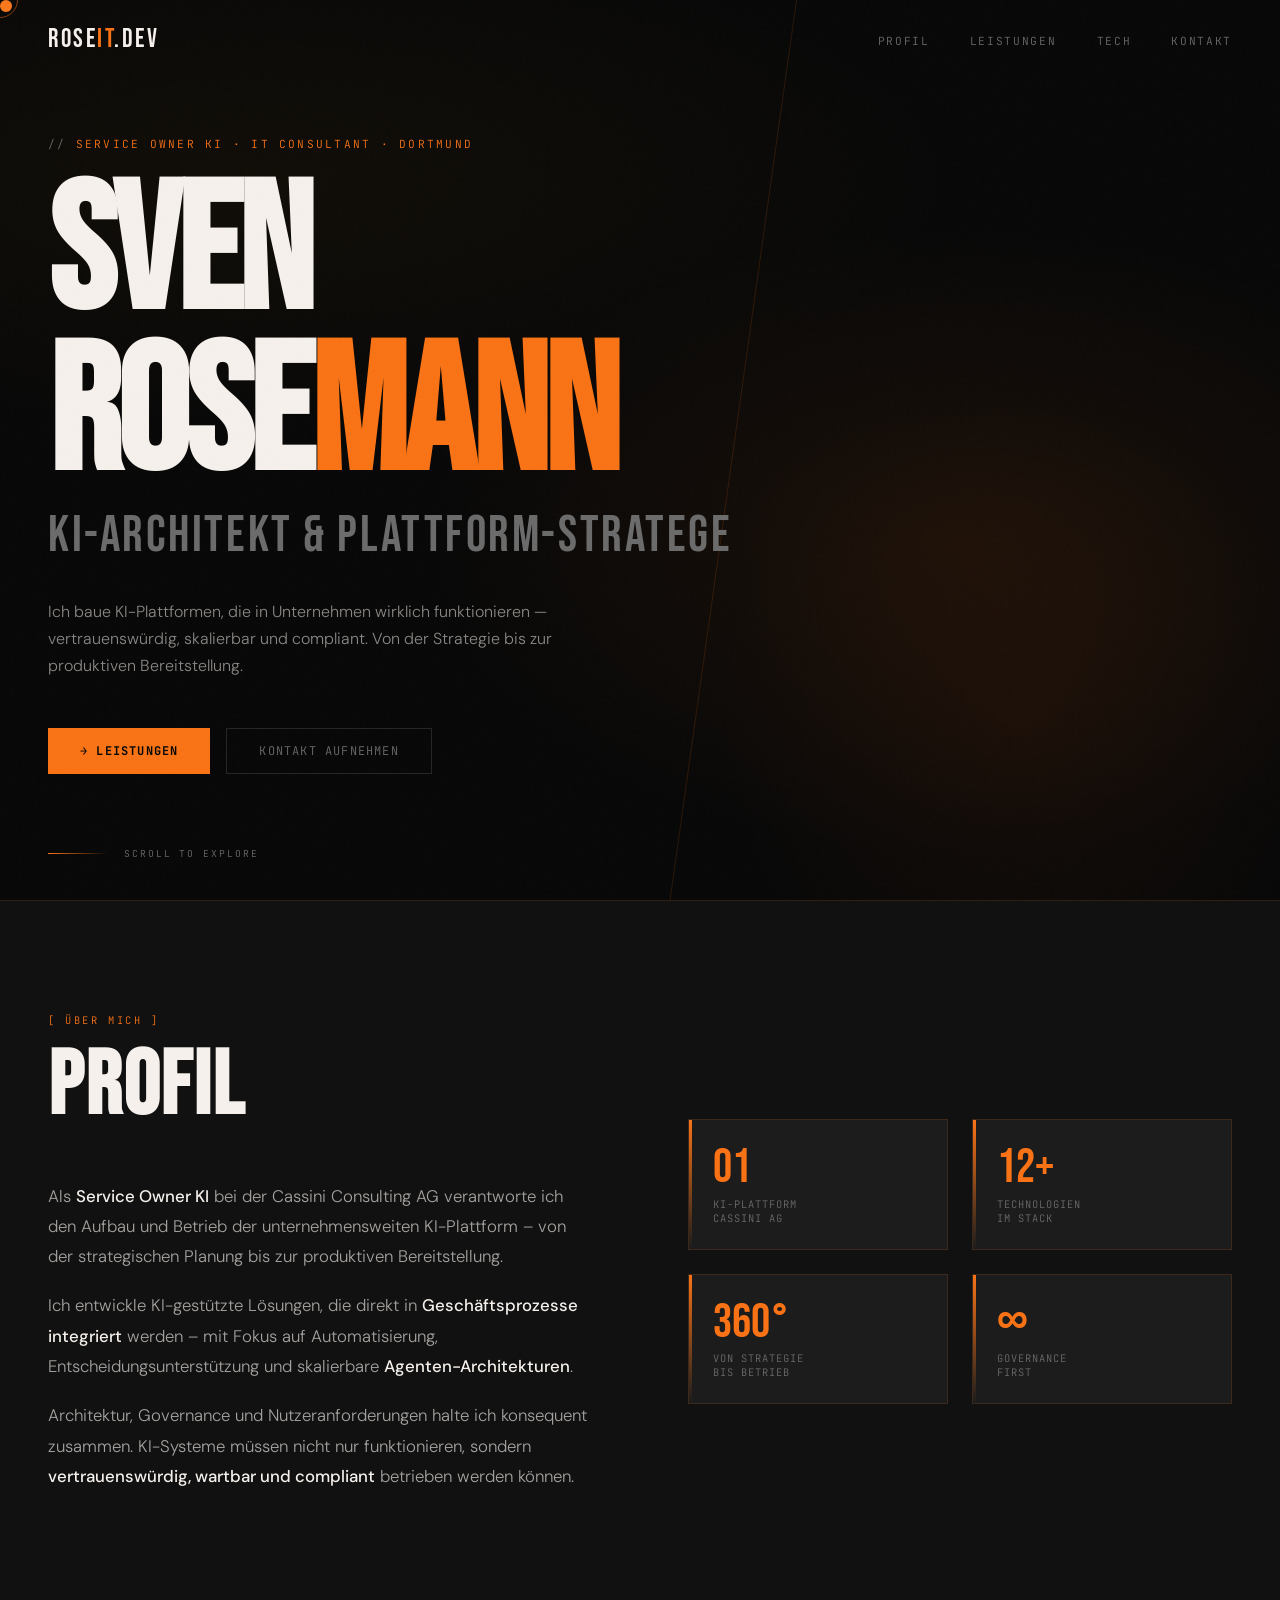
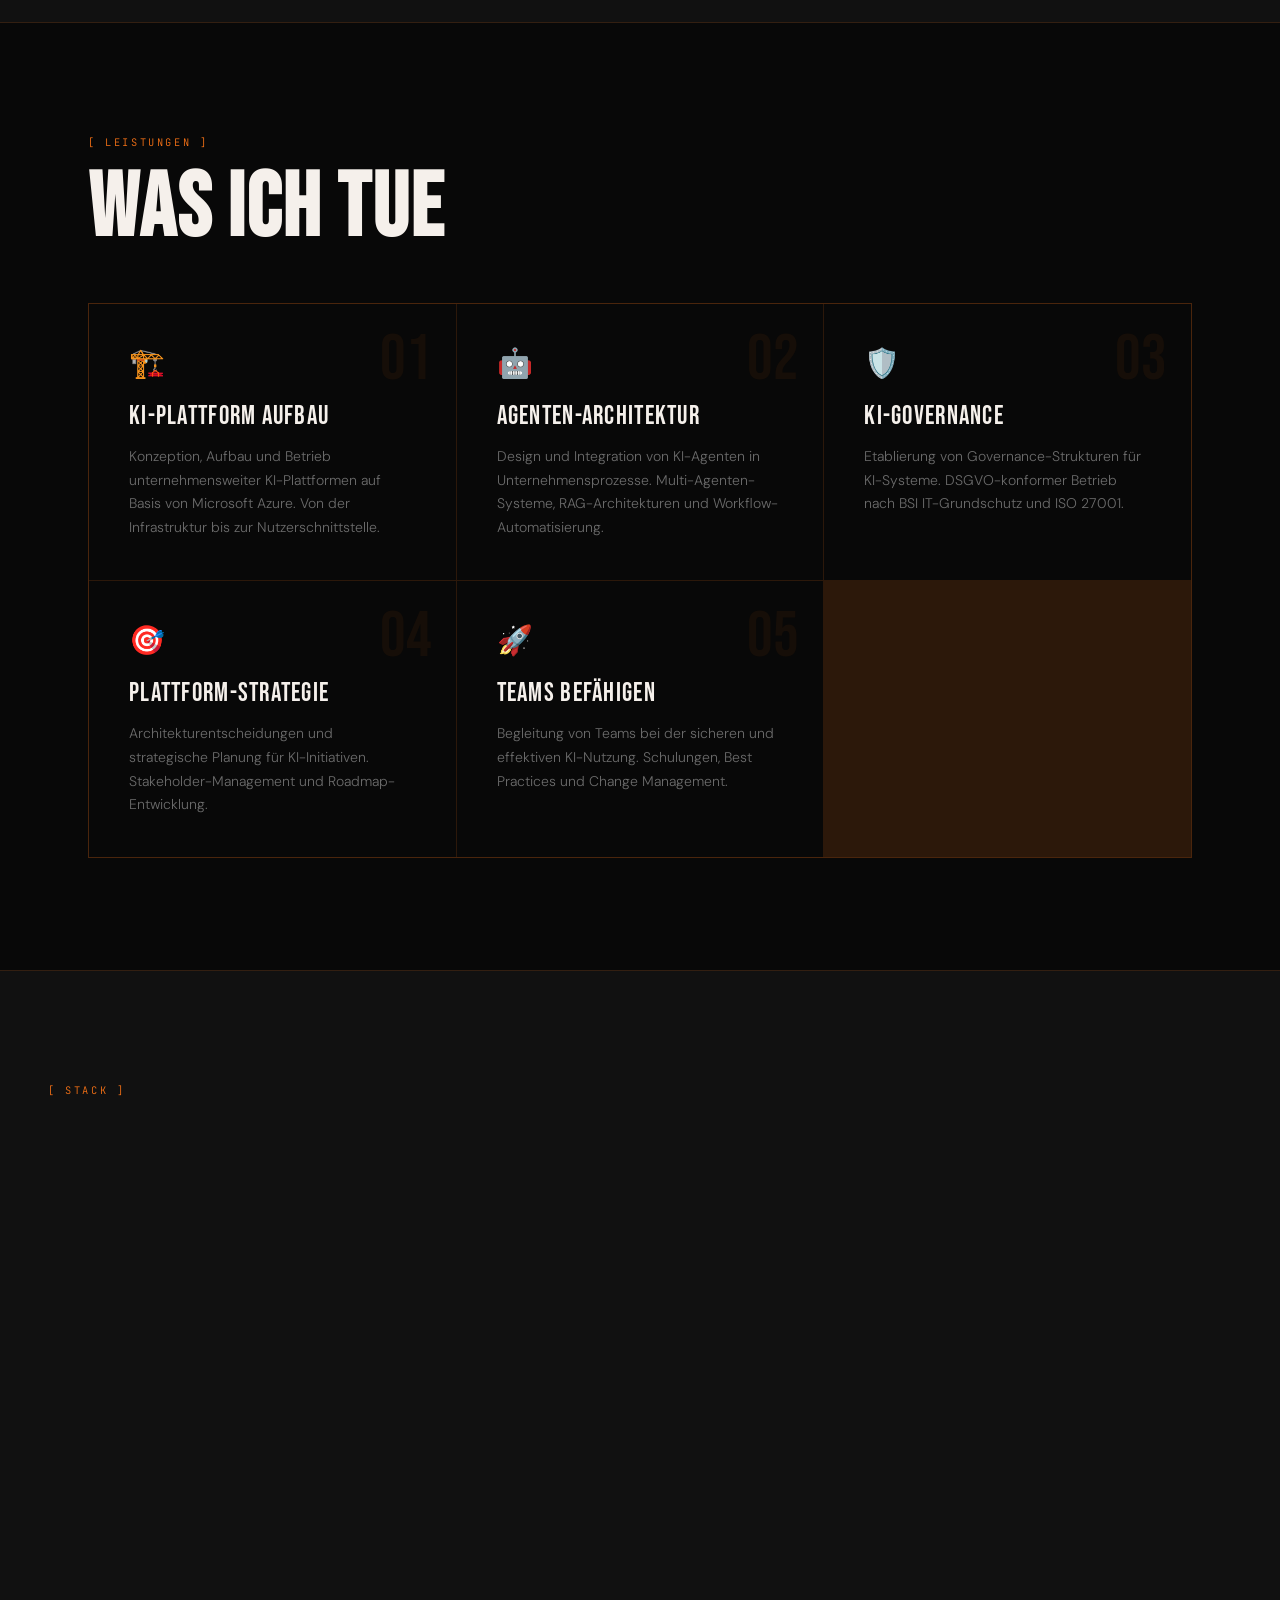
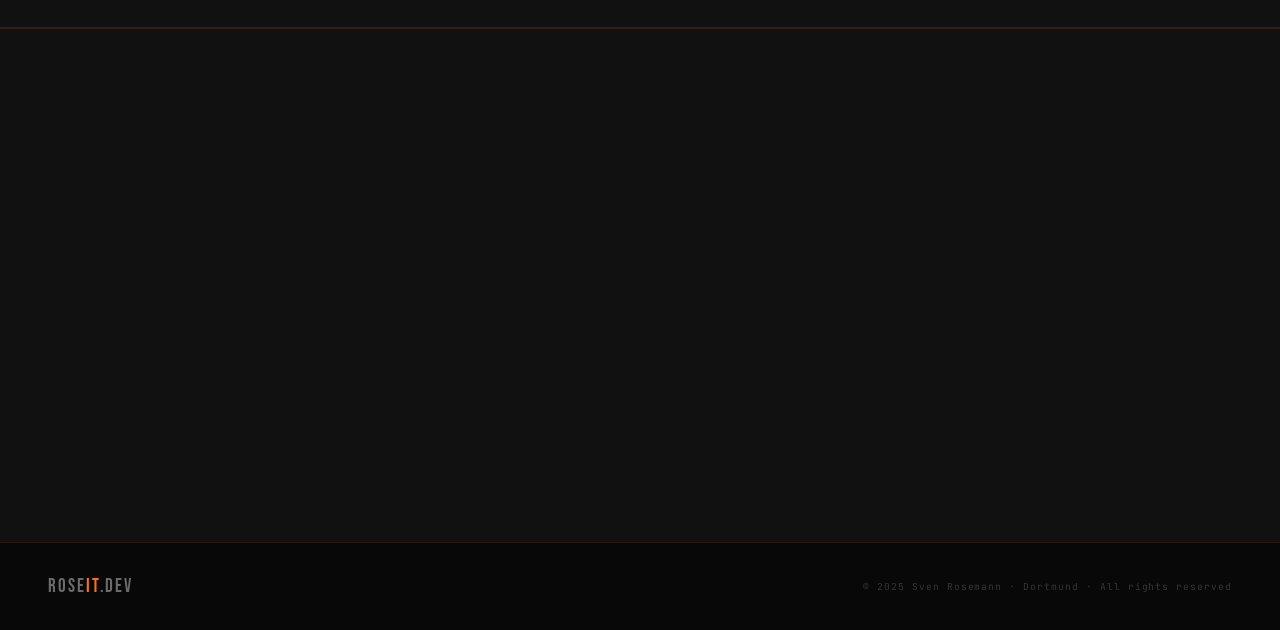
==== index.html @ 2009b2c2 "Rebrand from roseai.io to rose-it.dev Update all domain references: title, nav logo, footer, email a" ====
<!DOCTYPE html>
<html lang="de">
<head>
  <meta charset="UTF-8" />
  <meta name="viewport" content="width=device-width, initial-scale=1.0" />
  <title>rose-it.dev — Sven Rosemann · KI-Architekt</title>
  <meta name="description" content="Service Owner KI & IT Consultant. KI-Plattformen, Agenten-Systeme, Governance. Cassini Consulting AG." />
  <link rel="preconnect" href="https://fonts.googleapis.com" />
  <link href="https://fonts.googleapis.com/css2?family=Bebas+Neue&family=JetBrains+Mono:wght@300;400;700&family=DM+Sans:wght@300;400;500&display=swap" rel="stylesheet" />
  <style>
    :root {
      --black:   #080808;
      --coal:    #111111;
      --ash:     #1c1c1c;
      --ember:   #f97316;
      --fire:    #ea580c;
      --gold:    #f59e0b;
      --white:   #f5f0eb;
      --grey:    #6b6b6b;
      --border:  rgba(249,115,22,0.15);
    }

    *, *::before, *::after { box-sizing: border-box; margin: 0; padding: 0; }

    html { scroll-behavior: smooth; }

    body {
      background: var(--black);
      color: var(--white);
      font-family: 'DM Sans', sans-serif;
      font-weight: 300;
      overflow-x: hidden;
      cursor: none;
    }

    /* Custom Cursor */
    .cursor {
      position: fixed;
      width: 12px; height: 12px;
      background: var(--ember);
      border-radius: 50%;
      pointer-events: none;
      z-index: 9999;
      transition: transform 0.1s ease;
      mix-blend-mode: screen;
    }
    .cursor-ring {
      position: fixed;
      width: 36px; height: 36px;
      border: 1px solid rgba(249,115,22,0.5);
      border-radius: 50%;
      pointer-events: none;
      z-index: 9998;
      transition: all 0.15s ease;
    }

    /* Noise overlay */
    body::before {
      content: '';
      position: fixed;
      inset: 0;
      background-image: url("data:image/svg+xml,%3Csvg viewBox='0 0 256 256' xmlns='http://www.w3.org/2000/svg'%3E%3Cfilter id='noise'%3E%3CfeTurbulence type='fractalNoise' baseFrequency='0.9' numOctaves='4' stitchTiles='stitch'/%3E%3C/filter%3E%3Crect width='100%25' height='100%25' filter='url(%23noise)' opacity='0.03'/%3E%3C/svg%3E");
      pointer-events: none;
      z-index: 100;
      opacity: 0.4;
    }

    /* NAV */
    nav {
      position: fixed;
      top: 0; left: 0; right: 0;
      z-index: 500;
      display: flex;
      align-items: center;
      justify-content: space-between;
      padding: 1.5rem 3rem;
      border-bottom: 1px solid transparent;
      transition: all 0.4s ease;
    }
    nav.scrolled {
      background: rgba(8,8,8,0.92);
      border-color: var(--border);
      backdrop-filter: blur(12px);
    }
    .nav-logo {
      font-family: 'Bebas Neue', sans-serif;
      font-size: 1.6rem;
      letter-spacing: 0.1em;
      color: var(--white);
      text-decoration: none;
    }
    .nav-logo span { color: var(--ember); }
    .nav-links { display: flex; gap: 2.5rem; list-style: none; }
    .nav-links a {
      font-family: 'JetBrains Mono', monospace;
      font-size: 0.7rem;
      letter-spacing: 0.15em;
      text-transform: uppercase;
      color: var(--grey);
      text-decoration: none;
      transition: color 0.2s;
    }
    .nav-links a:hover { color: var(--ember); }

    /* HERO */
    #hero {
      min-height: 100vh;
      display: grid;
      grid-template-rows: 1fr auto;
      padding: 0 3rem;
      position: relative;
      overflow: hidden;
    }

    .hero-bg {
      position: absolute;
      inset: 0;
      background:
        radial-gradient(ellipse 60% 50% at 75% 60%, rgba(249,115,22,0.08) 0%, transparent 70%),
        radial-gradient(ellipse 40% 60% at 80% 80%, rgba(234,88,12,0.06) 0%, transparent 60%),
        radial-gradient(ellipse 80% 40% at 20% 20%, rgba(245,158,11,0.04) 0%, transparent 70%);
    }

    /* Animated ember particles */
    .embers {
      position: absolute;
      inset: 0;
      overflow: hidden;
    }
    .ember-dot {
      position: absolute;
      border-radius: 50%;
      animation: float-up linear infinite;
      background: var(--ember);
      filter: blur(1px);
    }
    @keyframes float-up {
      0%   { transform: translateY(0) translateX(0) scale(1); opacity: 0; }
      10%  { opacity: 1; }
      90%  { opacity: 0.6; }
      100% { transform: translateY(-120vh) translateX(var(--drift)) scale(0); opacity: 0; }
    }

    .hero-content {
      display: flex;
      flex-direction: column;
      justify-content: center;
      padding-top: 8rem;
      padding-bottom: 4rem;
      position: relative;
      z-index: 10;
      max-width: 1000px;
    }

    .hero-tag {
      font-family: 'JetBrains Mono', monospace;
      font-size: 0.7rem;
      letter-spacing: 0.2em;
      text-transform: uppercase;
      color: var(--ember);
      margin-bottom: 1.5rem;
      opacity: 0;
      animation: fade-up 0.8s ease 0.2s forwards;
    }
    .hero-tag::before { content: '// '; color: var(--grey); }

    .hero-name {
      font-family: 'Bebas Neue', sans-serif;
      font-size: clamp(5rem, 14vw, 13rem);
      line-height: 0.9;
      letter-spacing: -0.02em;
      color: var(--white);
      opacity: 0;
      animation: fade-up 0.8s ease 0.4s forwards;
    }
    .hero-name .highlight {
      color: var(--ember);
      display: inline-block;
      position: relative;
    }

    .hero-title {
      font-family: 'Bebas Neue', sans-serif;
      font-size: clamp(1.8rem, 4vw, 3.5rem);
      letter-spacing: 0.05em;
      color: var(--grey);
      margin-top: 0.5rem;
      opacity: 0;
      animation: fade-up 0.8s ease 0.6s forwards;
    }

    .hero-desc {
      max-width: 560px;
      font-size: 1rem;
      line-height: 1.7;
      color: rgba(245,240,235,0.55);
      margin-top: 2rem;
      opacity: 0;
      animation: fade-up 0.8s ease 0.8s forwards;
    }

    .hero-cta {
      display: flex;
      gap: 1rem;
      margin-top: 3rem;
      opacity: 0;
      animation: fade-up 0.8s ease 1s forwards;
    }

    .btn-primary {
      display: inline-flex;
      align-items: center;
      gap: 0.5rem;
      background: var(--ember);
      color: var(--black);
      font-family: 'JetBrains Mono', monospace;
      font-size: 0.75rem;
      font-weight: 700;
      letter-spacing: 0.1em;
      text-transform: uppercase;
      text-decoration: none;
      padding: 0.9rem 2rem;
      border: none;
      cursor: none;
      transition: all 0.2s ease;
      position: relative;
      overflow: hidden;
    }
    .btn-primary::after {
      content: '';
      position: absolute;
      inset: 0;
      background: var(--gold);
      transform: translateX(-100%);
      transition: transform 0.3s ease;
    }
    .btn-primary:hover::after { transform: translateX(0); }
    .btn-primary span { position: relative; z-index: 1; }

    .btn-ghost {
      display: inline-flex;
      align-items: center;
      gap: 0.5rem;
      background: transparent;
      color: var(--grey);
      font-family: 'JetBrains Mono', monospace;
      font-size: 0.75rem;
      letter-spacing: 0.1em;
      text-transform: uppercase;
      text-decoration: none;
      padding: 0.9rem 2rem;
      border: 1px solid rgba(107,107,107,0.3);
      cursor: none;
      transition: all 0.2s ease;
    }
    .btn-ghost:hover { border-color: var(--ember); color: var(--ember); }

    .hero-scroll {
      display: flex;
      align-items: center;
      gap: 1rem;
      padding-bottom: 2.5rem;
      position: relative;
      z-index: 10;
      opacity: 0;
      animation: fade-up 0.8s ease 1.2s forwards;
    }
    .scroll-line {
      width: 60px;
      height: 1px;
      background: linear-gradient(to right, var(--ember), transparent);
    }
    .scroll-text {
      font-family: 'JetBrains Mono', monospace;
      font-size: 0.6rem;
      letter-spacing: 0.2em;
      text-transform: uppercase;
      color: var(--grey);
    }

    /* Diagonal accent line */
    .hero-accent {
      position: absolute;
      right: 0;
      top: 0;
      width: 45%;
      height: 100%;
      border-left: 1px solid var(--border);
      transform: skewX(-8deg) translateX(5%);
      pointer-events: none;
    }

    /* SECTIONS GENERAL */
    section {
      padding: 7rem 3rem;
      position: relative;
    }

    .section-label {
      font-family: 'JetBrains Mono', monospace;
      font-size: 0.65rem;
      letter-spacing: 0.25em;
      text-transform: uppercase;
      color: var(--ember);
      margin-bottom: 1rem;
    }
    .section-label::before { content: '[ '; }
    .section-label::after  { content: ' ]'; }

    .section-title {
      font-family: 'Bebas Neue', sans-serif;
      font-size: clamp(3rem, 7vw, 6rem);
      line-height: 1;
      letter-spacing: 0.02em;
      margin-bottom: 3rem;
    }

    /* ABOUT */
    #about {
      background: var(--coal);
      border-top: 1px solid var(--border);
      border-bottom: 1px solid var(--border);
    }
    .about-grid {
      display: grid;
      grid-template-columns: 1fr 1fr;
      gap: 6rem;
      align-items: center;
      max-width: 1200px;
    }
    .about-text p {
      font-size: 1.05rem;
      line-height: 1.8;
      color: rgba(245,240,235,0.65);
      margin-bottom: 1.2rem;
    }
    .about-text p strong { color: var(--white); font-weight: 500; }
    .about-stats {
      display: grid;
      grid-template-columns: 1fr 1fr;
      gap: 1.5rem;
    }
    .stat-card {
      background: var(--ash);
      border: 1px solid var(--border);
      padding: 1.5rem;
      position: relative;
      overflow: hidden;
    }
    .stat-card::before {
      content: '';
      position: absolute;
      top: 0; left: 0;
      width: 3px; height: 100%;
      background: linear-gradient(to bottom, var(--ember), transparent);
    }
    .stat-num {
      font-family: 'Bebas Neue', sans-serif;
      font-size: 3rem;
      color: var(--ember);
      line-height: 1;
    }
    .stat-label {
      font-family: 'JetBrains Mono', monospace;
      font-size: 0.65rem;
      letter-spacing: 0.1em;
      text-transform: uppercase;
      color: var(--grey);
      margin-top: 0.3rem;
    }

    /* SERVICES */
    #services { max-width: 1200px; margin: 0 auto; }
    .services-grid {
      display: grid;
      grid-template-columns: repeat(auto-fit, minmax(320px, 1fr));
      gap: 1px;
      background: var(--border);
      border: 1px solid var(--border);
    }
    .service-card {
      background: var(--black);
      padding: 2.5rem;
      position: relative;
      overflow: hidden;
      transition: background 0.3s ease;
    }
    .service-card:hover { background: var(--coal); }
    .service-card:hover .service-icon { transform: scale(1.1) rotate(-5deg); }
    .service-icon {
      font-size: 1.8rem;
      margin-bottom: 1.2rem;
      display: block;
      transition: transform 0.3s ease;
    }
    .service-num {
      position: absolute;
      top: 1.5rem; right: 1.5rem;
      font-family: 'Bebas Neue', sans-serif;
      font-size: 4rem;
      color: rgba(249,115,22,0.06);
      line-height: 1;
    }
    .service-title {
      font-family: 'Bebas Neue', sans-serif;
      font-size: 1.6rem;
      letter-spacing: 0.05em;
      color: var(--white);
      margin-bottom: 0.8rem;
    }
    .service-desc {
      font-size: 0.875rem;
      line-height: 1.7;
      color: var(--grey);
    }
    .service-card::after {
      content: '';
      position: absolute;
      bottom: 0; left: 0; right: 0;
      height: 2px;
      background: linear-gradient(to right, var(--ember), transparent);
      transform: scaleX(0);
      transform-origin: left;
      transition: transform 0.3s ease;
    }
    .service-card:hover::after { transform: scaleX(1); }

    /* TECH STACK */
    #tech {
      background: var(--coal);
      border-top: 1px solid var(--border);
      border-bottom: 1px solid var(--border);
    }
    .tech-inner { max-width: 1200px; margin: 0 auto; }

    .tech-categories { display: flex; flex-direction: column; gap: 2.5rem; }
    .tech-category-label {
      font-family: 'JetBrains Mono', monospace;
      font-size: 0.65rem;
      letter-spacing: 0.2em;
      text-transform: uppercase;
      color: var(--ember);
      margin-bottom: 1rem;
    }
    .tech-tags { display: flex; flex-wrap: wrap; gap: 0.6rem; }
    .tech-tag {
      font-family: 'JetBrains Mono', monospace;
      font-size: 0.72rem;
      letter-spacing: 0.05em;
      padding: 0.45rem 1rem;
      border: 1px solid rgba(249,115,22,0.2);
      color: rgba(245,240,235,0.7);
      background: rgba(249,115,22,0.04);
      transition: all 0.2s ease;
      cursor: default;
    }
    .tech-tag:hover {
      border-color: var(--ember);
      color: var(--ember);
      background: rgba(249,115,22,0.08);
    }
    .tech-tag.featured {
      border-color: rgba(249,115,22,0.4);
      color: var(--ember);
      background: rgba(249,115,22,0.08);
    }


    /* CONTACT */
    #contact {
      background: var(--coal);
      border-top: 1px solid var(--border);
    }
    .contact-inner {
      max-width: 1200px;
      margin: 0 auto;
      display: grid;
      grid-template-columns: 1fr 1fr;
      gap: 6rem;
      align-items: center;
    }
    .contact-headline {
      font-family: 'Bebas Neue', sans-serif;
      font-size: clamp(3rem, 6vw, 5.5rem);
      line-height: 1;
      letter-spacing: 0.02em;
    }
    .contact-headline .ember { color: var(--ember); }
    .contact-sub {
      font-size: 1rem;
      line-height: 1.7;
      color: rgba(245,240,235,0.5);
      margin-top: 1.5rem;
    }
    .contact-links { display: flex; flex-direction: column; gap: 1rem; }
    .contact-link {
      display: flex;
      align-items: center;
      gap: 1rem;
      padding: 1.2rem 1.5rem;
      border: 1px solid var(--border);
      text-decoration: none;
      color: var(--white);
      transition: all 0.2s ease;
      position: relative;
      overflow: hidden;
    }
    .contact-link::before {
      content: '';
      position: absolute;
      inset: 0;
      background: rgba(249,115,22,0.05);
      transform: translateX(-100%);
      transition: transform 0.3s ease;
    }
    .contact-link:hover::before { transform: translateX(0); }
    .contact-link:hover { border-color: var(--ember); }
    .contact-link-icon {
      width: 36px; height: 36px;
      background: rgba(249,115,22,0.1);
      border: 1px solid rgba(249,115,22,0.2);
      display: flex; align-items: center; justify-content: center;
      font-size: 1rem;
      flex-shrink: 0;
      position: relative;
    }
    .contact-link-info { flex: 1; position: relative; }
    .contact-link-label {
      font-family: 'JetBrains Mono', monospace;
      font-size: 0.6rem;
      letter-spacing: 0.15em;
      text-transform: uppercase;
      color: var(--ember);
      display: block;
    }
    .contact-link-value {
      font-size: 0.9rem;
      color: rgba(245,240,235,0.8);
    }
    .contact-link-arrow { color: var(--grey); transition: transform 0.2s; }
    .contact-link:hover .contact-link-arrow { transform: translateX(4px); color: var(--ember); }

    /* FOOTER */
    footer {
      padding: 2rem 3rem;
      border-top: 1px solid var(--border);
      display: flex;
      align-items: center;
      justify-content: space-between;
    }
    .footer-logo {
      font-family: 'Bebas Neue', sans-serif;
      font-size: 1.2rem;
      letter-spacing: 0.1em;
      color: var(--grey);
    }
    .footer-logo span { color: var(--ember); }
    .footer-copy {
      font-family: 'JetBrains Mono', monospace;
      font-size: 0.6rem;
      letter-spacing: 0.1em;
      color: rgba(107,107,107,0.5);
    }

    /* ANIMATIONS */
    @keyframes fade-up {
      from { opacity: 0; transform: translateY(24px); }
      to   { opacity: 1; transform: translateY(0); }
    }

    .reveal {
      opacity: 0;
      transform: translateY(30px);
      transition: opacity 0.7s ease, transform 0.7s ease;
    }
    .reveal.visible {
      opacity: 1;
      transform: translateY(0);
    }

    /* SCROLLBAR */
    ::-webkit-scrollbar { width: 4px; }
    ::-webkit-scrollbar-track { background: var(--black); }
    ::-webkit-scrollbar-thumb { background: var(--ember); border-radius: 2px; }

    /* MOBILE */
    @media (max-width: 768px) {
      nav { padding: 1.2rem 1.5rem; }
      .nav-links { display: none; }
      #hero, section { padding-left: 1.5rem; padding-right: 1.5rem; }
      .about-grid, .contact-inner { grid-template-columns: 1fr; gap: 3rem; }
    }
  </style>
</head>
<body>

  <div class="cursor" id="cursor"></div>
  <div class="cursor-ring" id="cursor-ring"></div>

  <!-- NAV -->
  <nav id="nav">
    <a href="#hero" class="nav-logo">rose<span>it</span>.dev</a>
    <ul class="nav-links">
      <li><a href="#about">Profil</a></li>
      <li><a href="#services">Leistungen</a></li>
      <li><a href="#tech">Tech</a></li>
      <li><a href="#contact">Kontakt</a></li>
    </ul>
  </nav>

  <!-- HERO -->
  <section id="hero">
    <div class="hero-bg"></div>
    <div class="embers" id="embers"></div>
    <div class="hero-accent"></div>

    <div class="hero-content">
      <div class="hero-tag">Service Owner KI · IT Consultant · Dortmund</div>
      <h1 class="hero-name">
        SVEN<br/>
        ROSE<span class="highlight">MANN</span>
      </h1>
      <div class="hero-title">KI-Architekt & Plattform-Stratege</div>
      <p class="hero-desc">
        Ich baue KI-Plattformen, die in Unternehmen wirklich funktionieren —
        vertrauenswürdig, skalierbar und compliant. Von der Strategie bis zur
        produktiven Bereitstellung.
      </p>
      <div class="hero-cta">
        <a href="#services" class="btn-primary"><span>→ Leistungen</span></a>
        <a href="#contact" class="btn-ghost">Kontakt aufnehmen</a>
      </div>
    </div>

    <div class="hero-scroll">
      <div class="scroll-line"></div>
      <span class="scroll-text">Scroll to explore</span>
    </div>
  </section>

  <!-- ABOUT -->
  <section id="about">
    <div class="about-grid">
      <div class="about-text reveal">
        <div class="section-label">Über mich</div>
        <h2 class="section-title">PROFIL</h2>
        <p>
          Als <strong>Service Owner KI</strong> bei der Cassini Consulting AG
          verantworte ich den Aufbau und Betrieb der unternehmensweiten
          KI-Plattform – von der strategischen Planung bis zur produktiven
          Bereitstellung.
        </p>
        <p>
          Ich entwickle KI-gestützte Lösungen, die direkt in
          <strong>Geschäftsprozesse integriert</strong> werden – mit Fokus auf
          Automatisierung, Entscheidungsunterstützung und skalierbare
          <strong>Agenten-Architekturen</strong>.
        </p>
        <p>
          Architektur, Governance und Nutzeranforderungen halte ich konsequent
          zusammen. KI-Systeme müssen nicht nur funktionieren, sondern
          <strong>vertrauenswürdig, wartbar und compliant</strong> betrieben
          werden können.
        </p>
      </div>
      <div class="about-stats reveal">
        <div class="stat-card">
          <div class="stat-num">01</div>
          <div class="stat-label">KI-Plattform<br/>Cassini AG</div>
        </div>
        <div class="stat-card">
          <div class="stat-num">12+</div>
          <div class="stat-label">Technologien<br/>im Stack</div>
        </div>
        <div class="stat-card">
          <div class="stat-num">360°</div>
          <div class="stat-label">Von Strategie<br/>bis Betrieb</div>
        </div>
        <div class="stat-card">
          <div class="stat-num">∞</div>
          <div class="stat-label">Governance<br/>First</div>
        </div>
      </div>
    </div>
  </section>

  <!-- SERVICES -->
  <section id="services">
    <div style="max-width:1200px;margin:0 auto">
      <div class="section-label reveal">Leistungen</div>
      <h2 class="section-title reveal">WAS ICH TUE</h2>
      <div class="services-grid">
        <div class="service-card reveal">
          <span class="service-icon">🏗️</span>
          <div class="service-num">01</div>
          <div class="service-title">KI-Plattform Aufbau</div>
          <p class="service-desc">Konzeption, Aufbau und Betrieb unternehmensweiter KI-Plattformen auf Basis von Microsoft Azure. Von der Infrastruktur bis zur Nutzerschnittstelle.</p>
        </div>
        <div class="service-card reveal">
          <span class="service-icon">🤖</span>
          <div class="service-num">02</div>
          <div class="service-title">Agenten-Architektur</div>
          <p class="service-desc">Design und Integration von KI-Agenten in Unternehmensprozesse. Multi-Agenten-Systeme, RAG-Architekturen und Workflow-Automatisierung.</p>
        </div>
        <div class="service-card reveal">
          <span class="service-icon">🛡️</span>
          <div class="service-num">03</div>
          <div class="service-title">KI-Governance</div>
          <p class="service-desc">Etablierung von Governance-Strukturen für KI-Systeme. DSGVO-konformer Betrieb nach BSI IT-Grundschutz und ISO 27001.</p>
        </div>
        <div class="service-card reveal">
          <span class="service-icon">🎯</span>
          <div class="service-num">04</div>
          <div class="service-title">Plattform-Strategie</div>
          <p class="service-desc">Architekturentscheidungen und strategische Planung für KI-Initiativen. Stakeholder-Management und Roadmap-Entwicklung.</p>
        </div>
        <div class="service-card reveal">
          <span class="service-icon">🚀</span>
          <div class="service-num">05</div>
          <div class="service-title">Teams befähigen</div>
          <p class="service-desc">Begleitung von Teams bei der sicheren und effektiven KI-Nutzung. Schulungen, Best Practices und Change Management.</p>
        </div>
      </div>
    </div>
  </section>

  <!-- TECH -->
  <section id="tech">
    <div class="tech-inner">
      <div class="section-label reveal">Stack</div>
      <h2 class="section-title reveal">TECHNOLOGIEN</h2>
      <div class="tech-categories">
        <div class="reveal">
          <div class="tech-category-label">// Azure AI Platform</div>
          <div class="tech-tags">
            <span class="tech-tag featured">Azure AI Foundry</span>
            <span class="tech-tag featured">Azure OpenAI</span>
            <span class="tech-tag featured">Azure AI Search</span>
            <span class="tech-tag">Microsoft Fabric</span>
            <span class="tech-tag">Azure DevOps</span>
          </div>
        </div>
        <div class="reveal">
          <div class="tech-category-label">// KI & Agenten</div>
          <div class="tech-tags">
            <span class="tech-tag featured">RAG-Architektur</span>
            <span class="tech-tag featured">Multi-Agenten-Systeme</span>
            <span class="tech-tag featured">Prompt Engineering</span>
            <span class="tech-tag">Langdock</span>
            <span class="tech-tag">GitHub Copilot</span>
            <span class="tech-tag">LLM-Fine-Tuning</span>
          </div>
        </div>
        <div class="reveal">
          <div class="tech-category-label">// Governance & Compliance</div>
          <div class="tech-tags">
            <span class="tech-tag featured">LLM-Governance</span>
            <span class="tech-tag featured">DSGVO</span>
            <span class="tech-tag featured">ISO 27001</span>
            <span class="tech-tag">BSI IT-Grundschutz</span>
            <span class="tech-tag">GitHub Enterprise</span>
          </div>
        </div>
      </div>
    </div>
  </section>

  <!-- CONTACT -->
  <section id="contact">
    <div class="contact-inner">
      <div class="reveal">
        <div class="section-label">Kontakt</div>
        <h2 class="contact-headline">
          LASS UNS<br/>
          <span class="ember">REDEN.</span>
        </h2>
        <p class="contact-sub">
          Du hast ein KI-Projekt, das du umsetzen möchtest? Oder du suchst einen
          erfahrenen Berater für deine KI-Strategie? Ich freue mich auf den
          Austausch.
        </p>
      </div>
      <div class="contact-links reveal">
        <a href="https://www.linkedin.com/in/svenrosemann/" class="contact-link" target="_blank">
          <div class="contact-link-icon">in</div>
          <div class="contact-link-info">
            <span class="contact-link-label">LinkedIn</span>
            <span class="contact-link-value">Sven Rosemann</span>
          </div>
          <span class="contact-link-arrow">→</span>
        </a>
        <a href="https://www.cassini.de" class="contact-link" target="_blank">
          <div class="contact-link-icon">🏢</div>
          <div class="contact-link-info">
            <span class="contact-link-label">Unternehmen</span>
            <span class="contact-link-value">Cassini Consulting AG</span>
          </div>
          <span class="contact-link-arrow">→</span>
        </a>
        <a href="mailto:sven.rosemann@rose-it.dev" class="contact-link">
          <div class="contact-link-icon">@</div>
          <div class="contact-link-info">
            <span class="contact-link-label">E-Mail</span>
            <span class="contact-link-value">sven.rosemann@rose-it.dev</span>
          </div>
          <span class="contact-link-arrow">→</span>
        </a>
      </div>
    </div>
  </section>

  <!-- FOOTER -->
  <footer>
    <div class="footer-logo">rose<span>it</span>.dev</div>
    <div class="footer-copy">© 2025 Sven Rosemann · Dortmund · All rights reserved</div>
  </footer>

  <script>
    // Custom Cursor
    const cursor = document.getElementById('cursor');
    const cursorRing = document.getElementById('cursor-ring');
    let mx = 0, my = 0, rx = 0, ry = 0;
    document.addEventListener('mousemove', e => {
      mx = e.clientX; my = e.clientY;
      cursor.style.left = mx - 6 + 'px';
      cursor.style.top  = my - 6 + 'px';
    });
    function animateRing() {
      rx += (mx - rx - 18) * 0.12;
      ry += (my - ry - 18) * 0.12;
      cursorRing.style.left = rx + 'px';
      cursorRing.style.top  = ry + 'px';
      requestAnimationFrame(animateRing);
    }
    animateRing();
    document.querySelectorAll('a, button, .tech-tag').forEach(el => {
      el.addEventListener('mouseenter', () => cursor.style.transform = 'scale(2.5)');
      el.addEventListener('mouseleave', () => cursor.style.transform = 'scale(1)');
    });

    // Nav scroll
    const nav = document.getElementById('nav');
    window.addEventListener('scroll', () => {
      nav.classList.toggle('scrolled', window.scrollY > 50);
    });

    // Ember particles
    const emberContainer = document.getElementById('embers');
    function createEmber() {
      const el = document.createElement('div');
      el.className = 'ember-dot';
      const size = Math.random() * 3 + 1;
      el.style.cssText = `
        width:${size}px; height:${size}px;
        left:${Math.random() * 100}%;
        bottom:${Math.random() * 20}%;
        --drift:${(Math.random() - 0.5) * 100}px;
        animation-duration:${Math.random() * 8 + 6}s;
        animation-delay:${Math.random() * 4}s;
        opacity:0;
      `;
      emberContainer.appendChild(el);
      setTimeout(() => el.remove(), 14000);
    }
    setInterval(createEmber, 400);

    // Reveal on scroll
    const reveals = document.querySelectorAll('.reveal');
    const observer = new IntersectionObserver(entries => {
      entries.forEach((e, i) => {
        if (e.isIntersecting) {
          setTimeout(() => e.target.classList.add('visible'), i * 80);
        }
      });
    }, { threshold: 0.1 });
    reveals.forEach(r => observer.observe(r));

  </script>
</body>
</html>
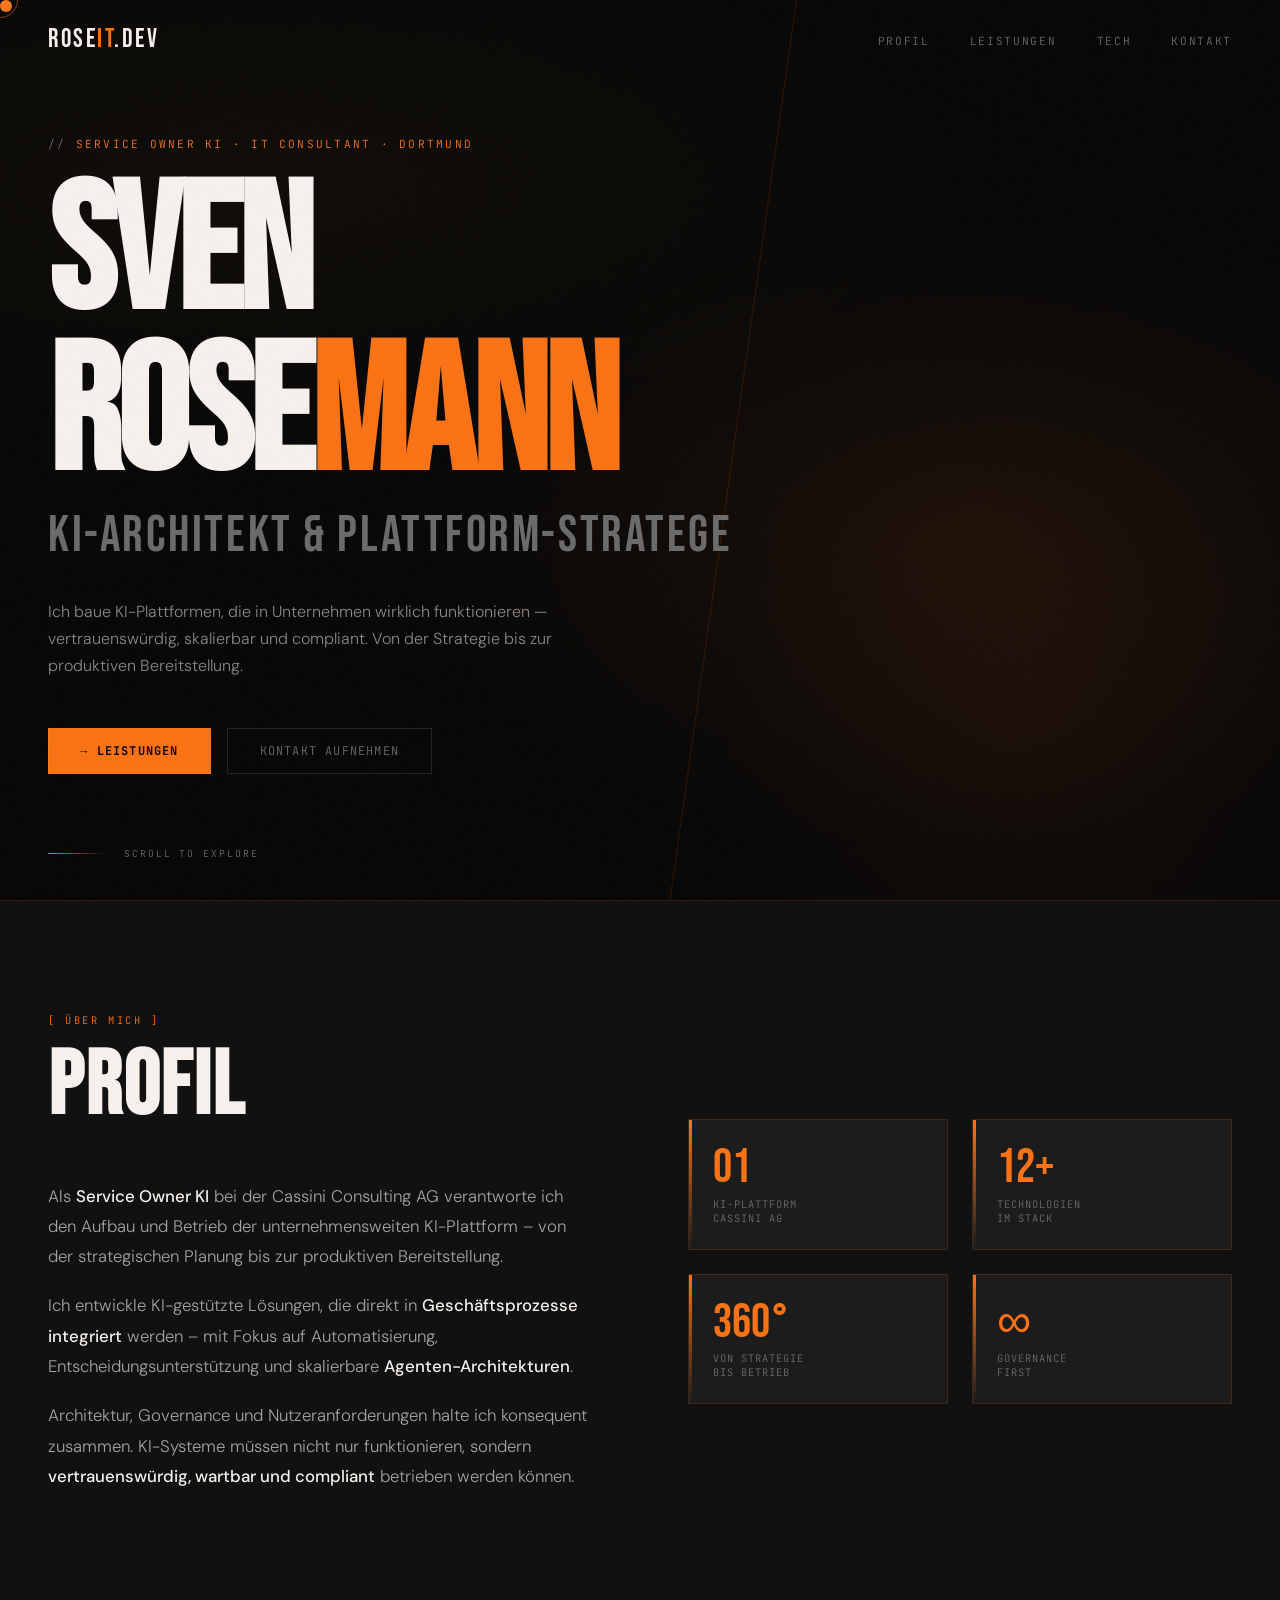
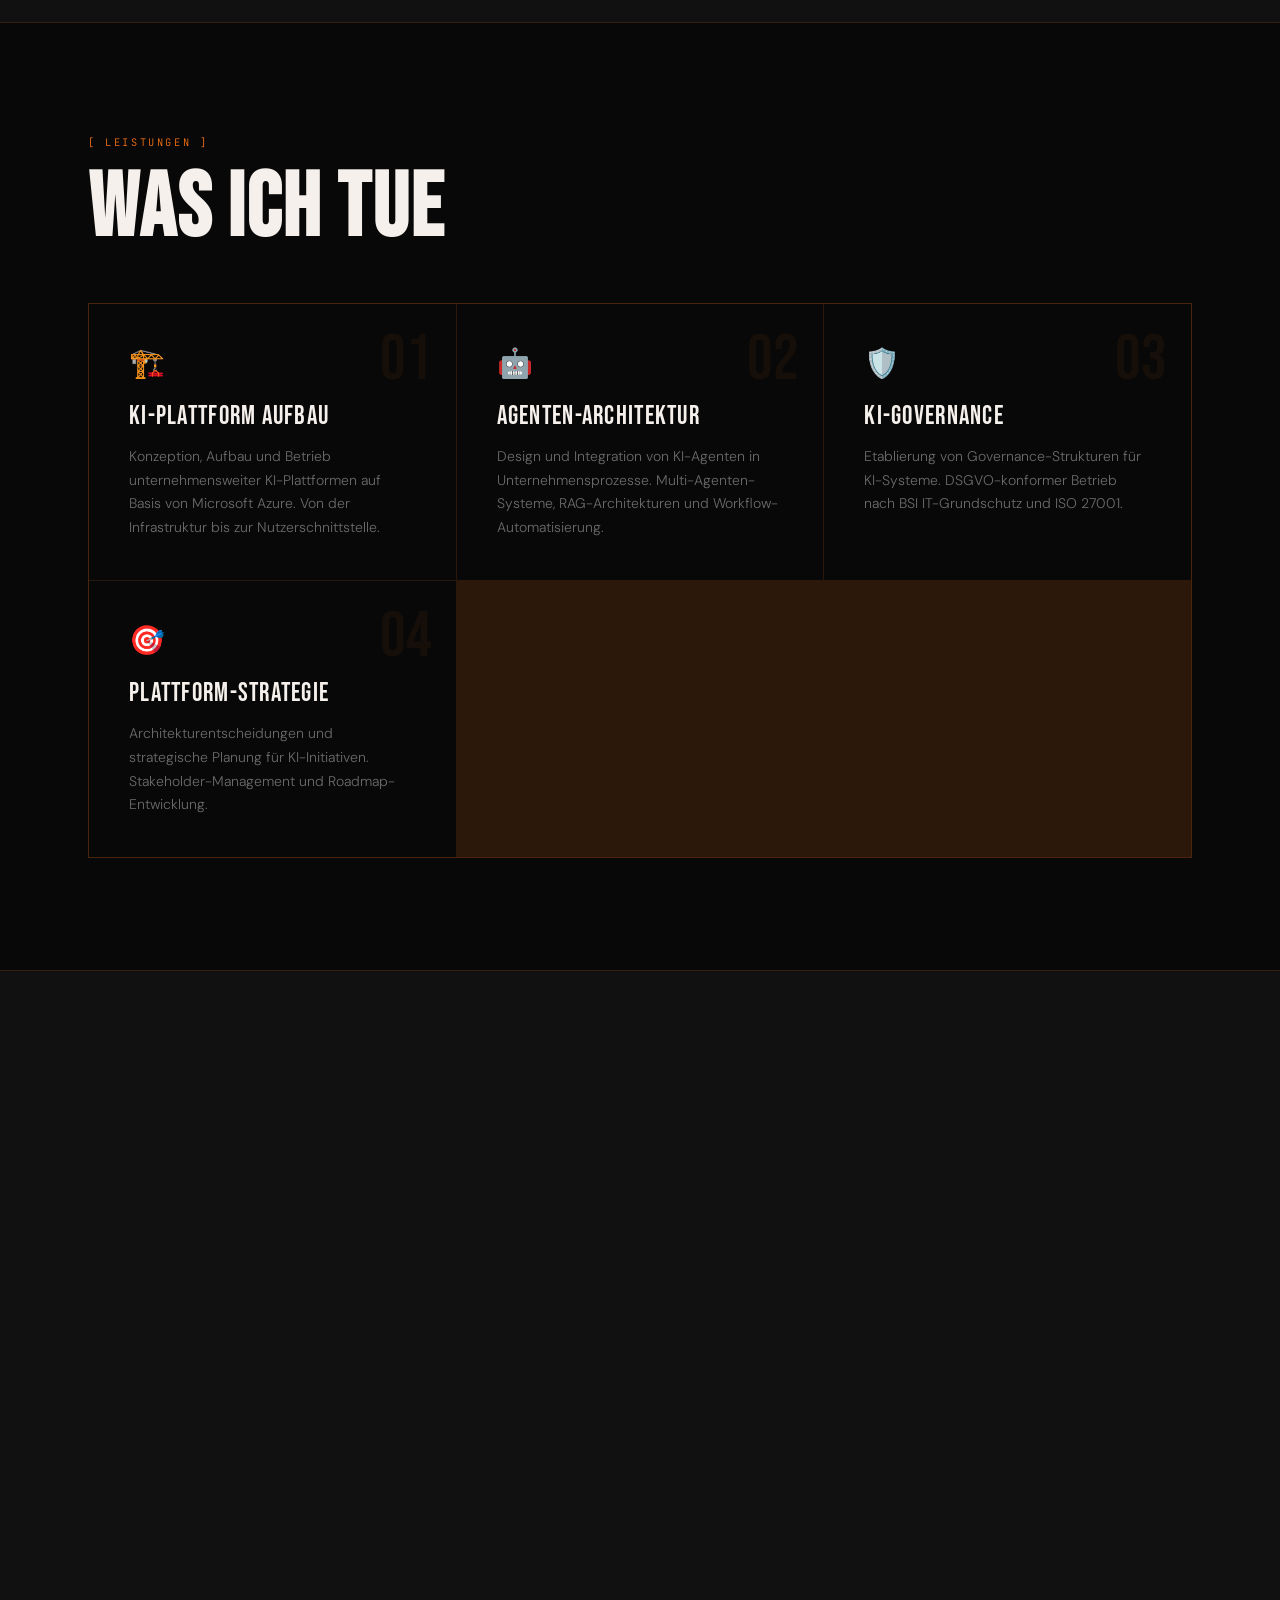
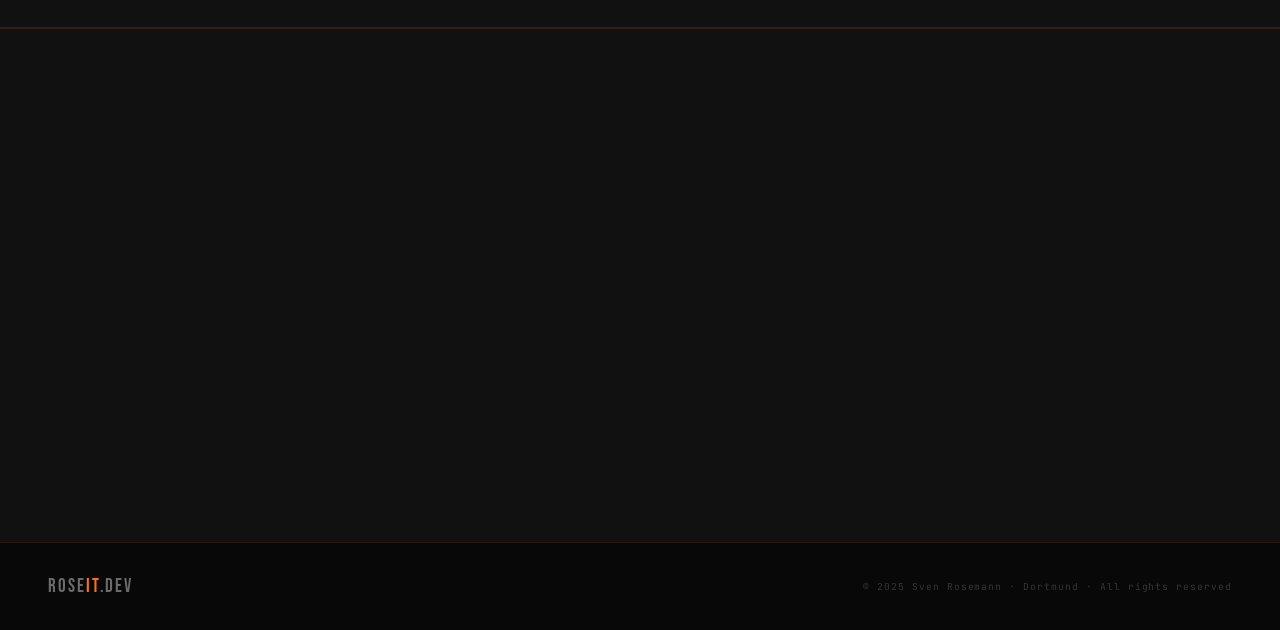
==== commit 6ddda640: "Self-host fonts — remove Google Fonts dependency Downloads Bebas Neue, DM Sans, JetBrains Mono as wo" ====
--- a/index.html
+++ b/index.html
@@ -5,8 +5,7 @@
   <meta name="viewport" content="width=device-width, initial-scale=1.0" />
   <title>rose-it.dev — Sven Rosemann · KI-Architekt</title>
   <meta name="description" content="Service Owner KI & IT Consultant. KI-Plattformen, Agenten-Systeme, Governance. Cassini Consulting AG." />
-  <link rel="preconnect" href="https://fonts.googleapis.com" />
-  <link href="https://fonts.googleapis.com/css2?family=Bebas+Neue&family=JetBrains+Mono:wght@300;400;700&family=DM+Sans:wght@300;400;500&display=swap" rel="stylesheet" />
+  <link rel="stylesheet" href="/fonts/fonts.css" />
   <style>
     :root {
       --black:   #080808;
--- a/fonts/fonts.css
+++ b/fonts/fonts.css
@@ -0,0 +1,49 @@
+@font-face {
+  font-family: 'Bebas Neue';
+  font-style: normal;
+  font-weight: 400;
+  font-display: swap;
+  src: url('/fonts/bebas-neue-400.woff2') format('woff2');
+}
+@font-face {
+  font-family: 'DM Sans';
+  font-style: normal;
+  font-weight: 300;
+  font-display: swap;
+  src: url('/fonts/dm-sans-300.woff2') format('woff2');
+}
+@font-face {
+  font-family: 'DM Sans';
+  font-style: normal;
+  font-weight: 400;
+  font-display: swap;
+  src: url('/fonts/dm-sans-400.woff2') format('woff2');
+}
+@font-face {
+  font-family: 'DM Sans';
+  font-style: normal;
+  font-weight: 500;
+  font-display: swap;
+  src: url('/fonts/dm-sans-500.woff2') format('woff2');
+}
+@font-face {
+  font-family: 'JetBrains Mono';
+  font-style: normal;
+  font-weight: 300;
+  font-display: swap;
+  src: url('/fonts/jetbrains-mono-300.woff2') format('woff2');
+}
+@font-face {
+  font-family: 'JetBrains Mono';
+  font-style: normal;
+  font-weight: 400;
+  font-display: swap;
+  src: url('/fonts/jetbrains-mono-400.woff2') format('woff2');
+}
+@font-face {
+  font-family: 'JetBrains Mono';
+  font-style: normal;
+  font-weight: 700;
+  font-display: swap;
+  src: url('/fonts/jetbrains-mono-700.woff2') format('woff2');
+}
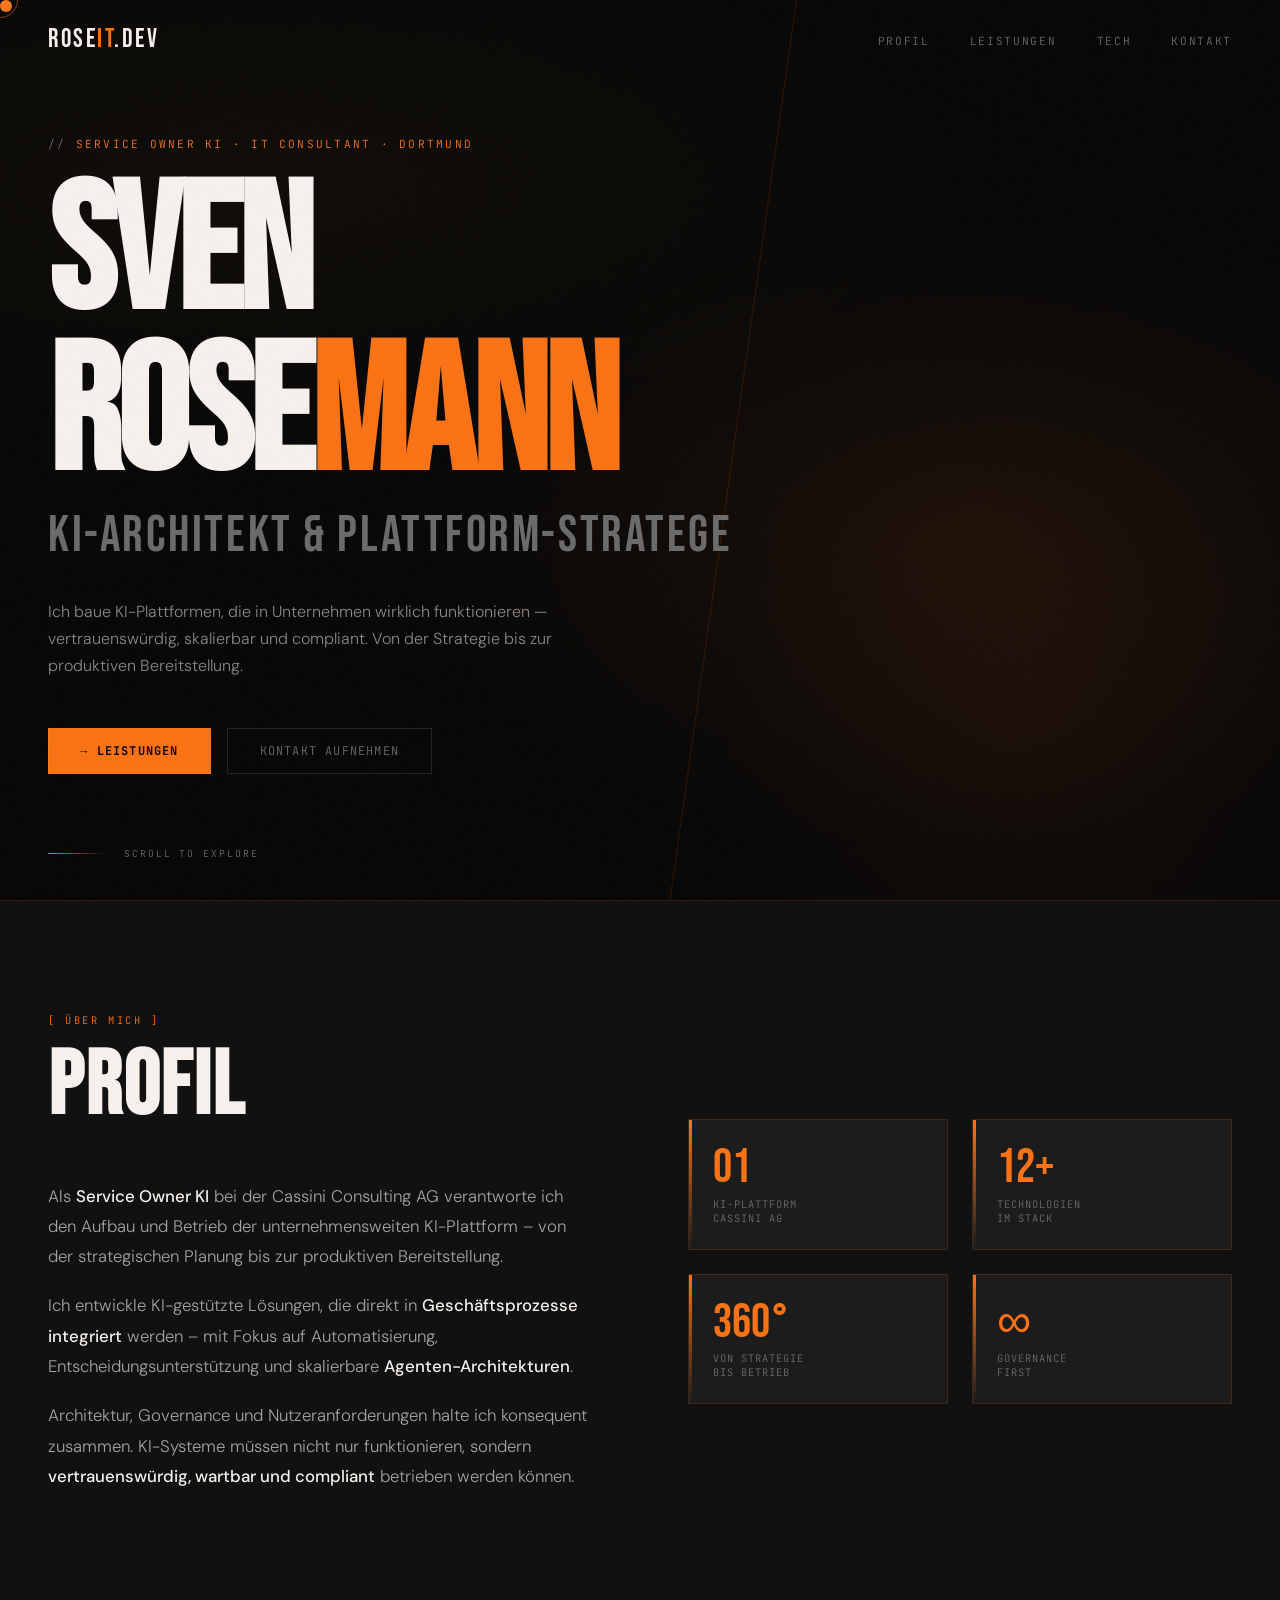
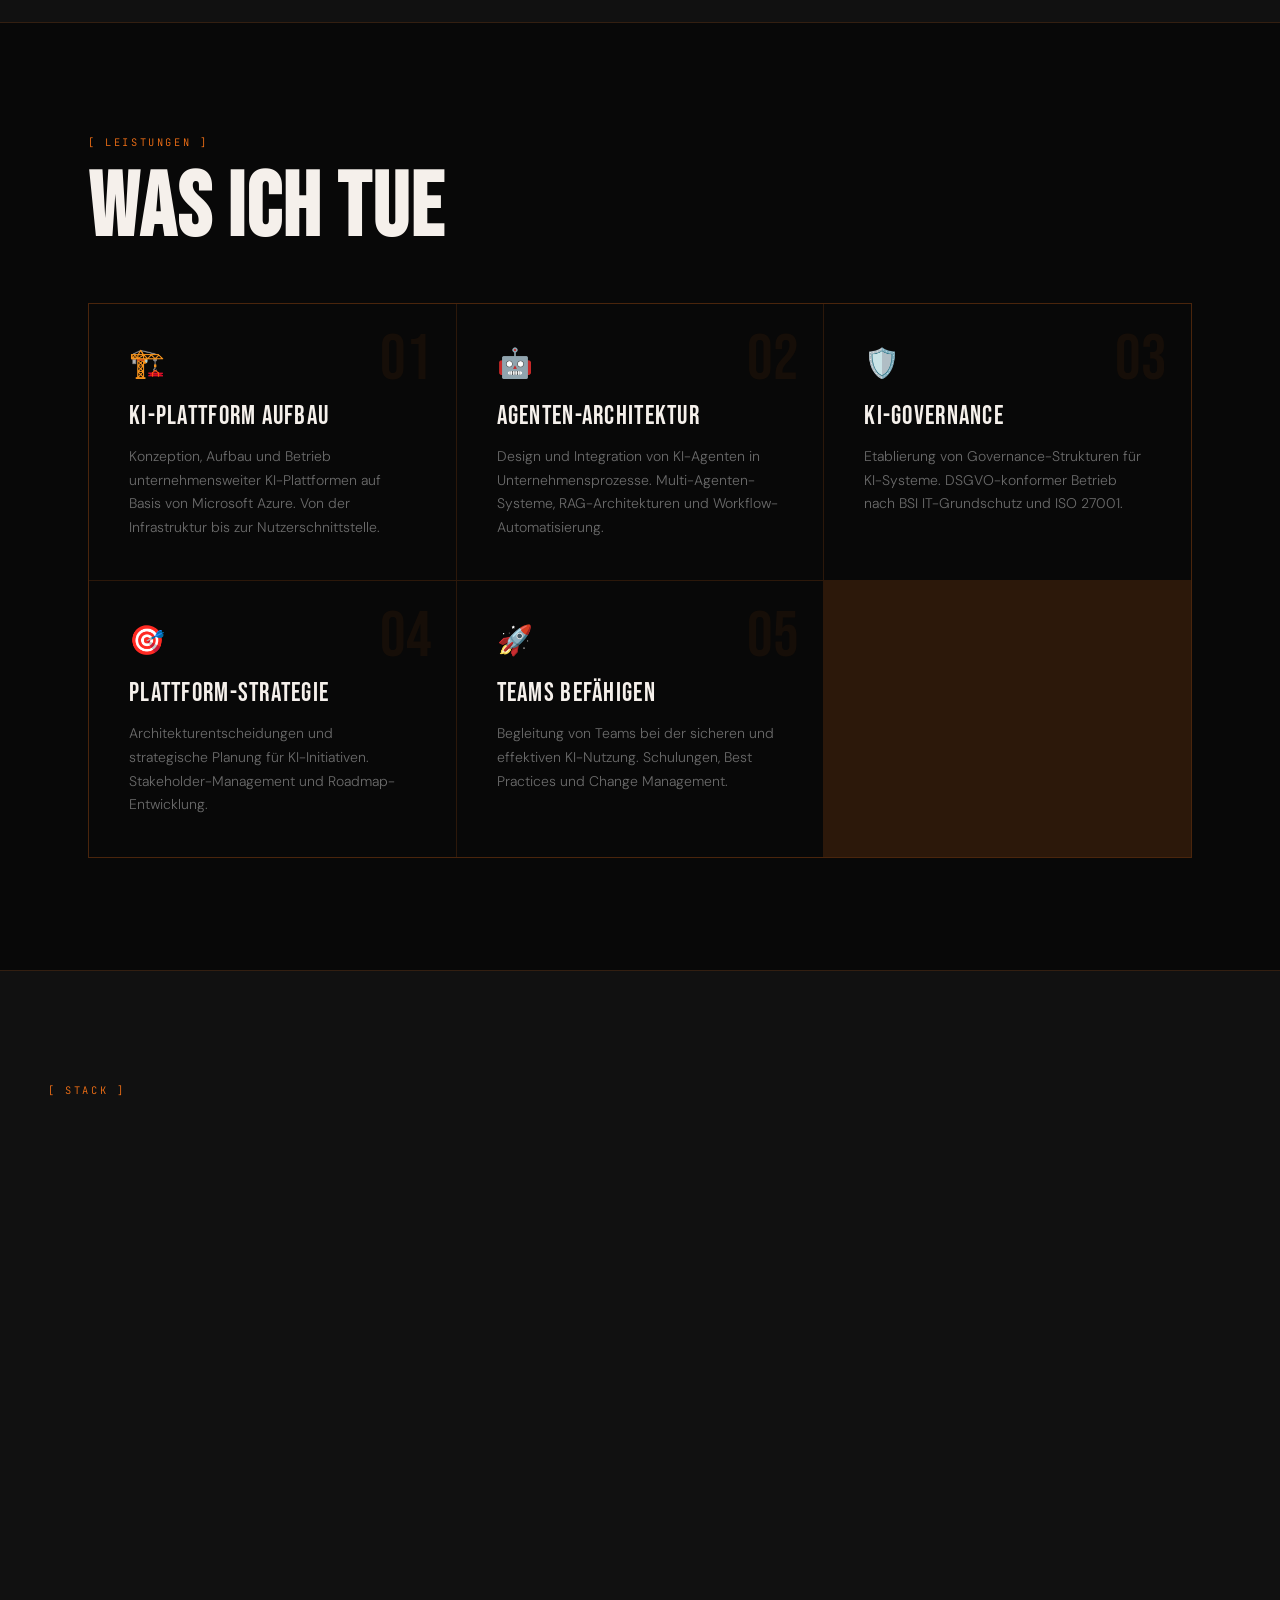
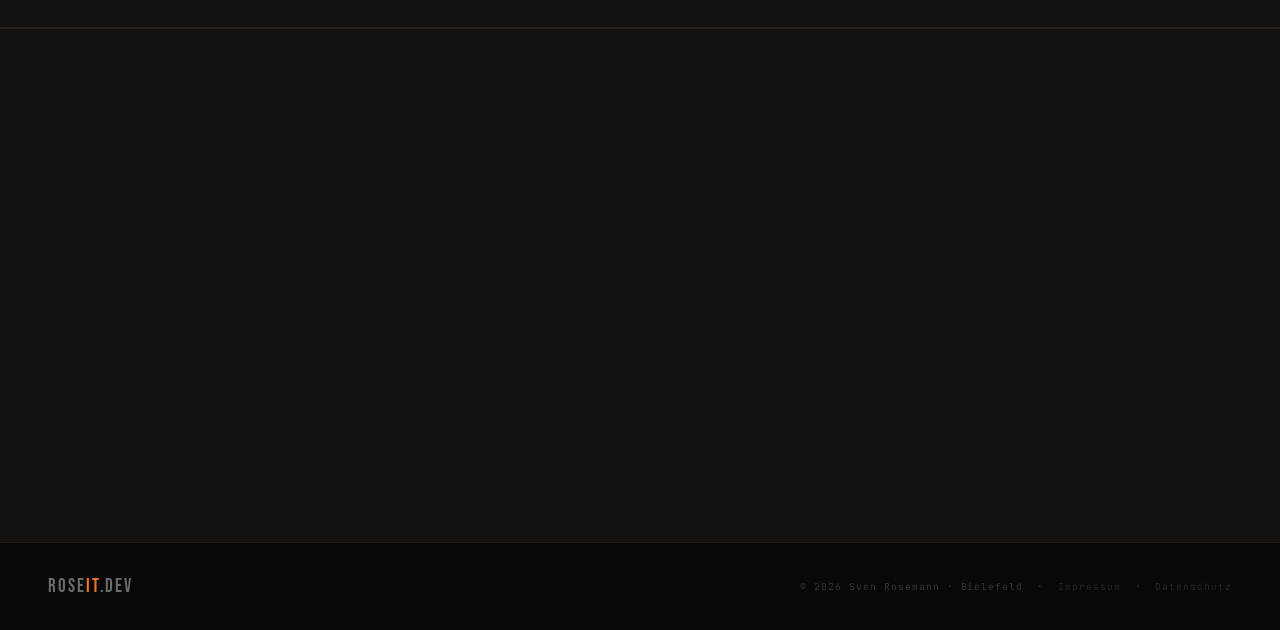
==== commit e9fc82a7: "Add Impressum and Datenschutz, fix footer - Impressum gemäß § 5 TMG (Bielefeld) - Datenschutzerkläru" ====
--- a/index.html
+++ b/index.html
@@ -811,7 +811,7 @@
   <!-- FOOTER -->
   <footer>
     <div class="footer-logo">rose<span>it</span>.dev</div>
-    <div class="footer-copy">© 2025 Sven Rosemann · Dortmund · All rights reserved</div>
+    <div class="footer-copy">© 2026 Sven Rosemann · Bielefeld &nbsp;·&nbsp; <a href="/impressum.html" style="color:inherit;text-decoration:none;opacity:.7">Impressum</a> &nbsp;·&nbsp; <a href="/datenschutz.html" style="color:inherit;text-decoration:none;opacity:.7">Datenschutz</a></div>
   </footer>
 
   <script>
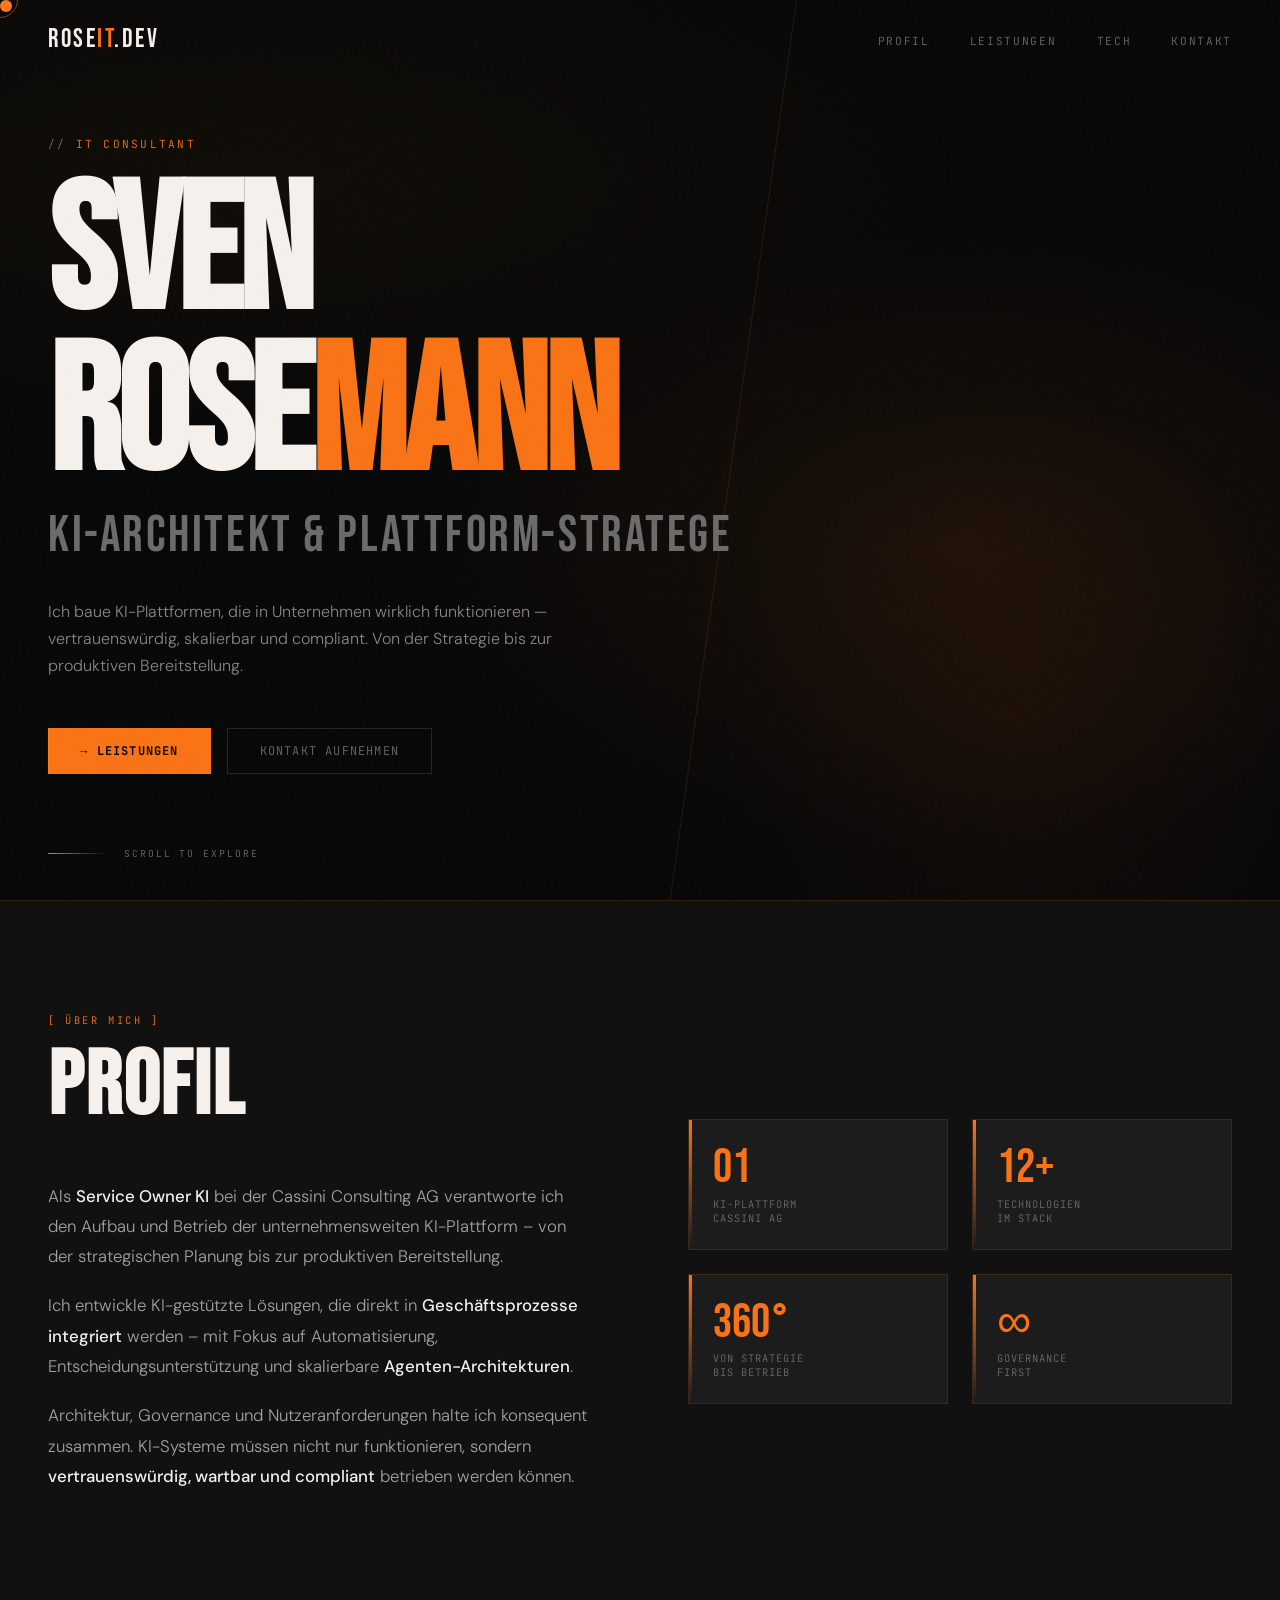
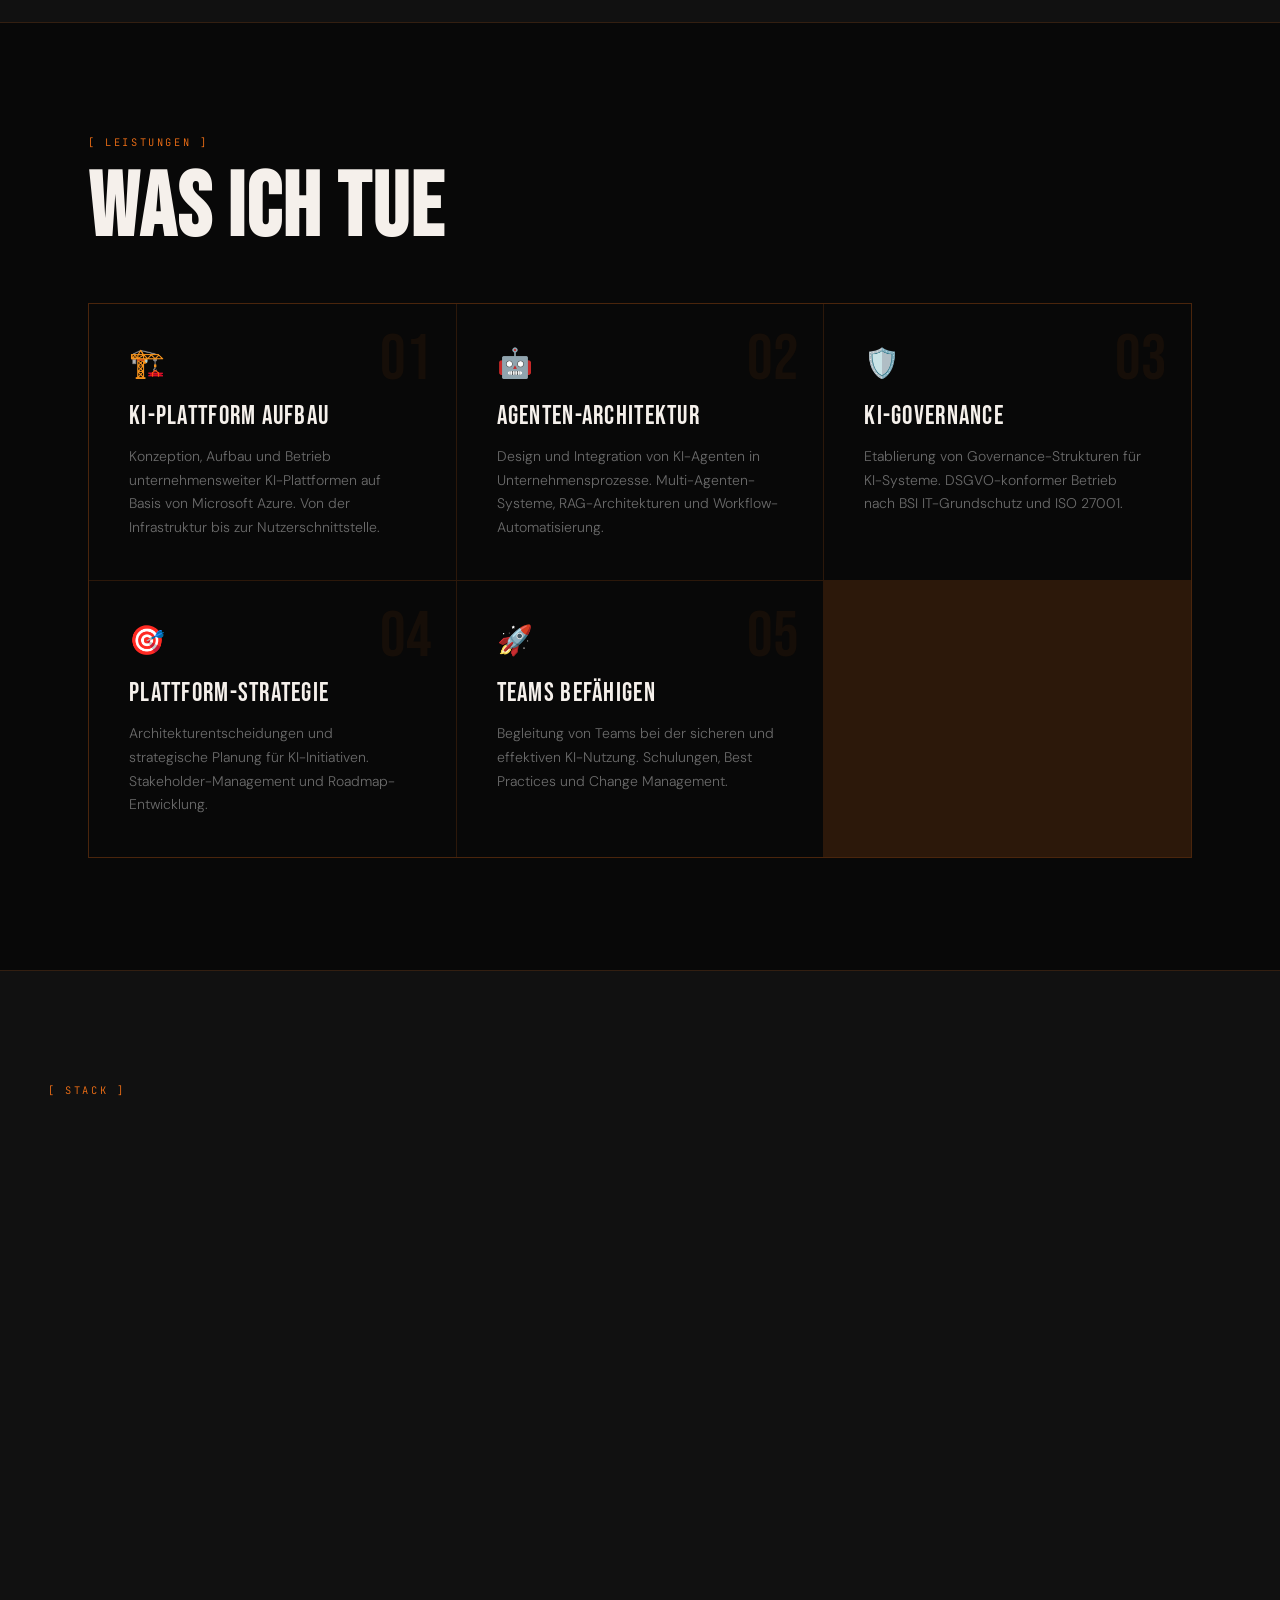
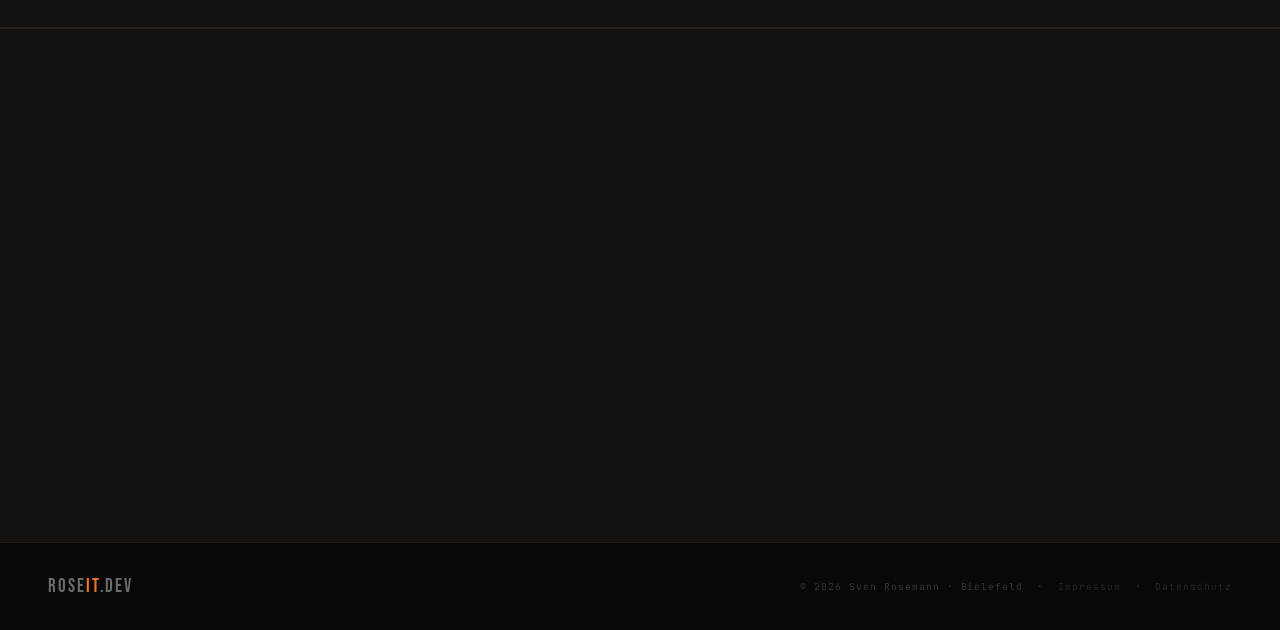
==== commit 91e11cc1: "Simplify hero tag to IT Consultant only Co-Authored-By: Claude Sonnet 4.6 <noreply@anthropic.com>" ====
--- a/index.html
+++ b/index.html
@@ -614,7 +614,7 @@
     <div class="hero-accent"></div>
 
     <div class="hero-content">
-      <div class="hero-tag">Service Owner KI · IT Consultant · Dortmund</div>
+      <div class="hero-tag">IT Consultant</div>
       <h1 class="hero-name">
         SVEN<br/>
         ROSE<span class="highlight">MANN</span>
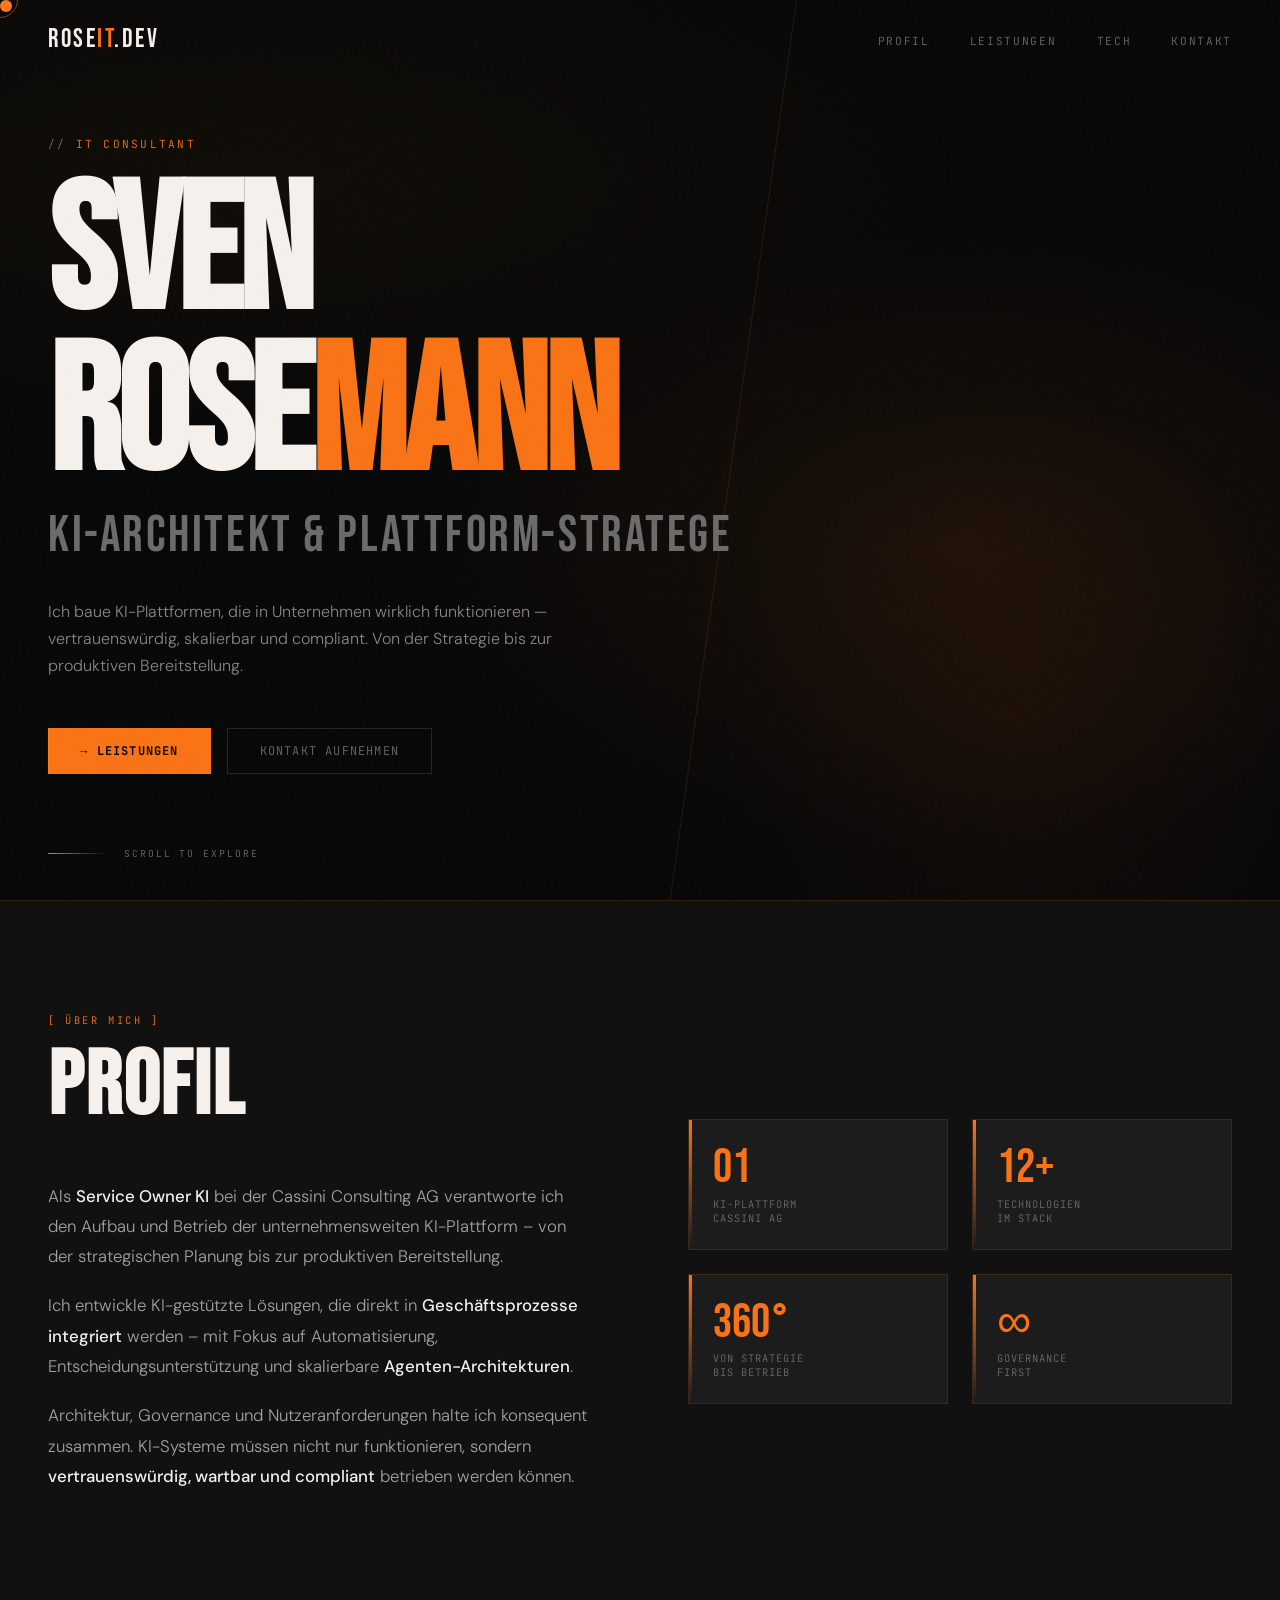
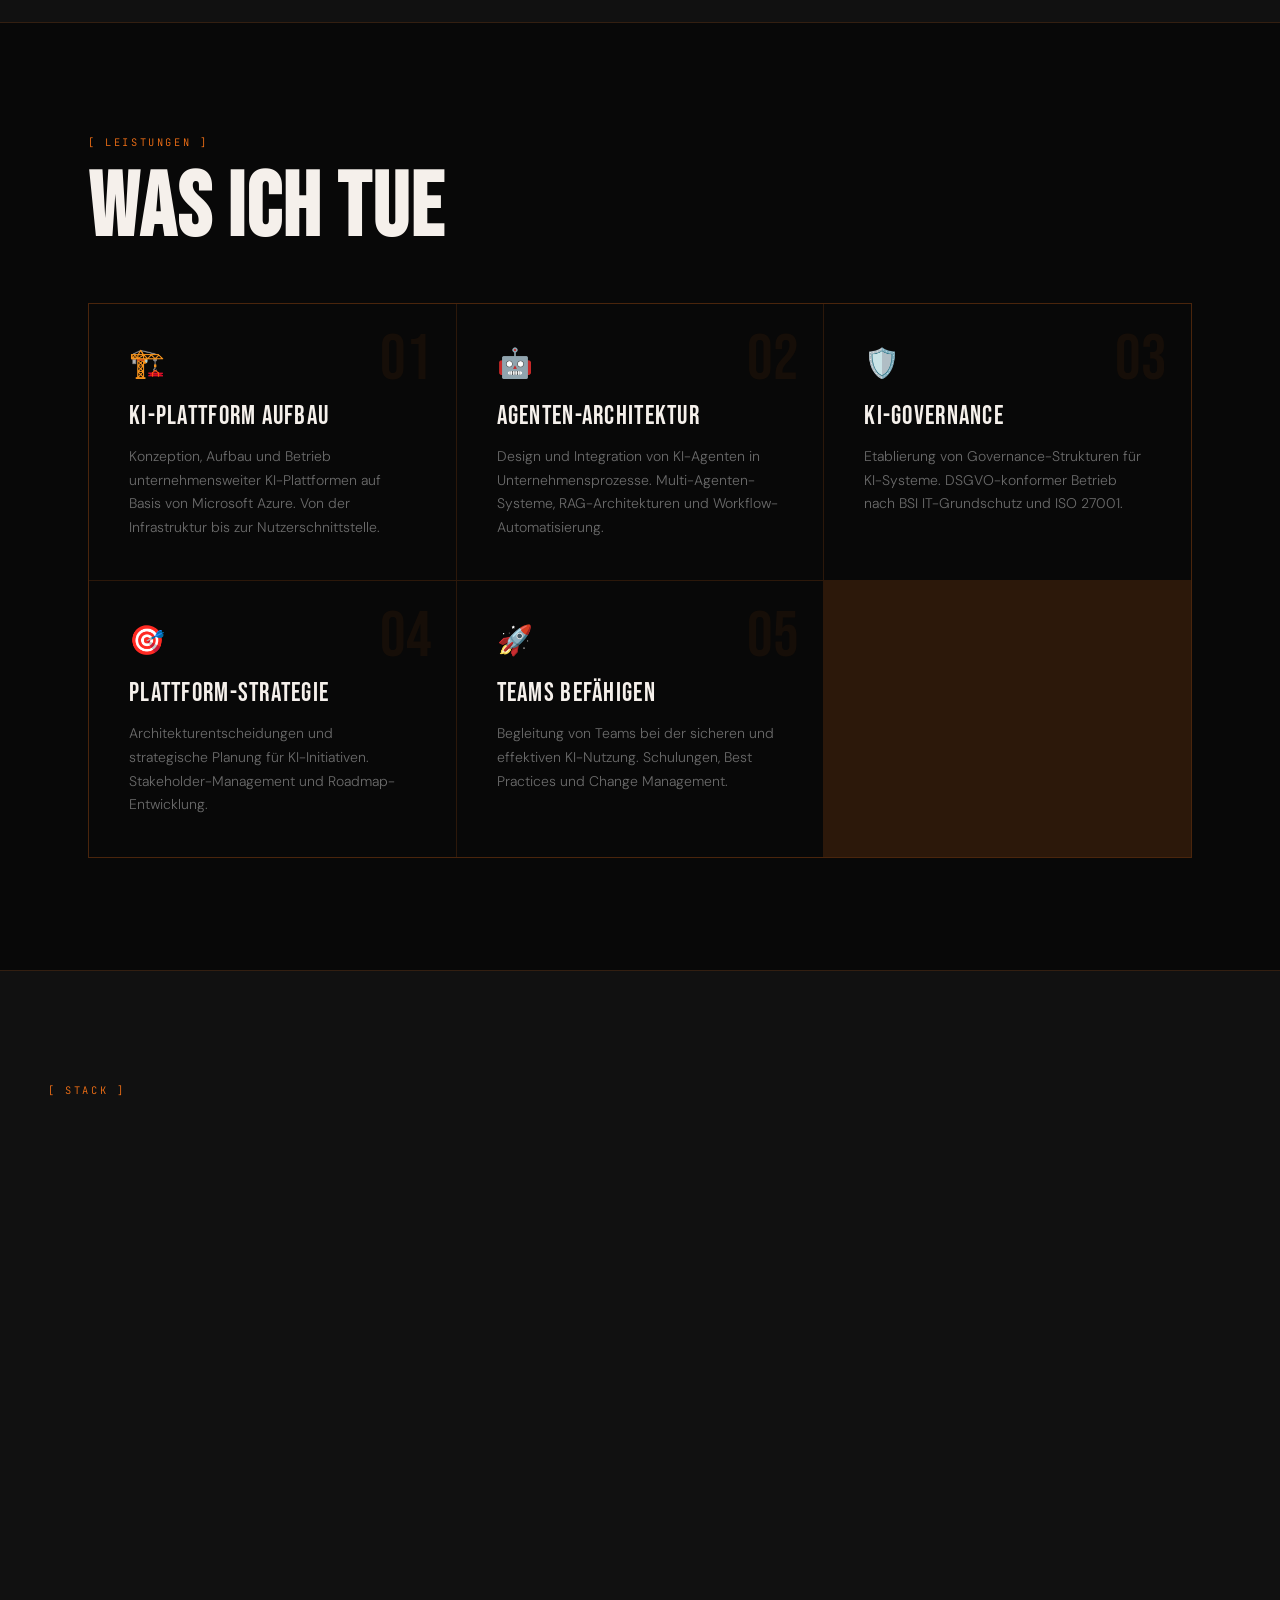
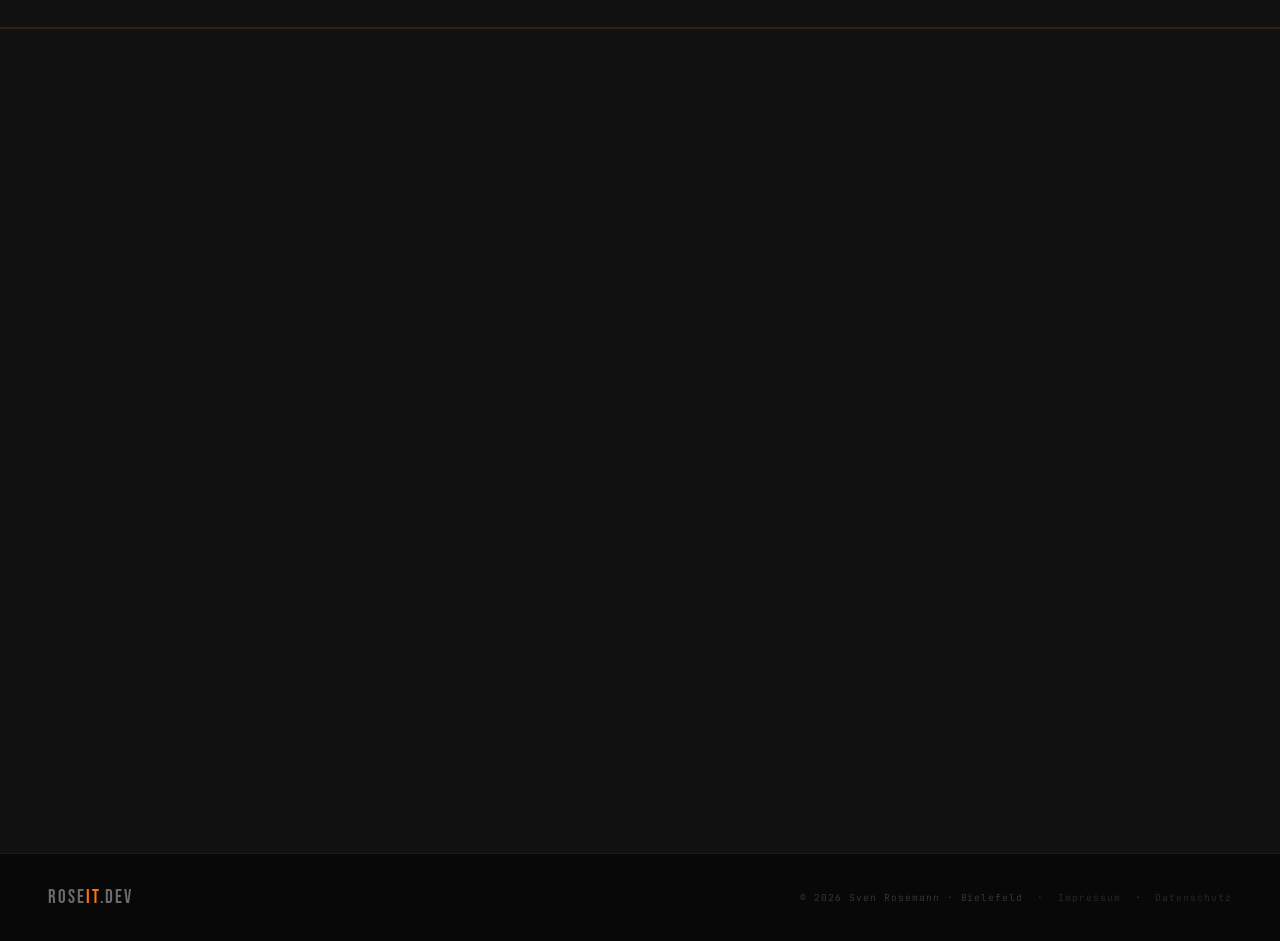
==== commit 2d4780cf: "Add contact form via Web3Forms Name/Email/Betreff/Nachricht fields with async submit, success state," ====
--- a/index.html
+++ b/index.html
@@ -491,7 +491,64 @@
       color: rgba(245,240,235,0.5);
       margin-top: 1.5rem;
     }
-    .contact-links { display: flex; flex-direction: column; gap: 1rem; }
+    /* CONTACT FORM */
+    .contact-form { display: flex; flex-direction: column; gap: 1rem; }
+    .form-row { display: grid; grid-template-columns: 1fr 1fr; gap: 1rem; }
+    .cf-label {
+      font-family: 'JetBrains Mono', monospace;
+      font-size: .6rem; letter-spacing: .15em; text-transform: uppercase;
+      color: var(--ember); display: block; margin-bottom: .4rem;
+    }
+    .cf-input, .cf-textarea {
+      width: 100%;
+      background: var(--ash);
+      border: 1px solid var(--border);
+      color: var(--white);
+      font-family: 'DM Sans', sans-serif;
+      font-size: .95rem;
+      padding: .8rem 1rem;
+      outline: none;
+      transition: border-color .2s;
+      resize: none;
+    }
+    .cf-input:focus, .cf-textarea:focus { border-color: var(--ember); }
+    .cf-input::placeholder, .cf-textarea::placeholder { color: var(--grey); }
+    .cf-submit {
+      background: var(--ember);
+      color: #000;
+      border: none;
+      font-family: 'JetBrains Mono', monospace;
+      font-size: .75rem;
+      font-weight: 700;
+      letter-spacing: .15em;
+      text-transform: uppercase;
+      padding: 1rem 2rem;
+      cursor: pointer;
+      transition: background .2s, transform .1s;
+      align-self: flex-start;
+    }
+    .cf-submit:hover { background: var(--gold); }
+    .cf-submit:active { transform: scale(.98); }
+    .cf-submit:disabled { opacity: .5; cursor: not-allowed; }
+    .cf-success {
+      display: none;
+      border: 1px solid rgba(249,115,22,.3);
+      background: rgba(249,115,22,.05);
+      padding: 1.5rem;
+      font-family: 'JetBrains Mono', monospace;
+      font-size: .8rem;
+      color: var(--ember);
+      letter-spacing: .05em;
+    }
+    .contact-divider {
+      display: flex; align-items: center; gap: 1rem; margin: .5rem 0;
+      font-family: 'JetBrains Mono', monospace; font-size: .6rem;
+      letter-spacing: .15em; color: var(--grey); text-transform: uppercase;
+    }
+    .contact-divider::before, .contact-divider::after {
+      content: ''; flex: 1; height: 1px; background: var(--border);
+    }
+    .contact-links { display: flex; flex-direction: column; gap: .75rem; }
     .contact-link {
       display: flex;
       align-items: center;
@@ -779,31 +836,61 @@
           Austausch.
         </p>
       </div>
-      <div class="contact-links reveal">
-        <a href="https://www.linkedin.com/in/svenrosemann/" class="contact-link" target="_blank">
-          <div class="contact-link-icon">in</div>
-          <div class="contact-link-info">
-            <span class="contact-link-label">LinkedIn</span>
-            <span class="contact-link-value">Sven Rosemann</span>
+      <div class="reveal">
+        <!-- CONTACT FORM -->
+        <form class="contact-form" id="contact-form"
+              action="https://api.web3forms.com/submit" method="POST">
+          <input type="hidden" name="access_key" value="3210b31a-7862-43ee-a57d-16b47df4a923" />
+          <input type="hidden" name="subject" value="Neue Anfrage über rose-it.dev" />
+          <input type="hidden" name="from_name" value="rose-it.dev Kontaktformular" />
+          <input type="hidden" name="redirect" value="false" />
+          <input type="checkbox" name="botcheck" style="display:none" />
+
+          <div class="form-row">
+            <div>
+              <label class="cf-label">Name</label>
+              <input class="cf-input" type="text" name="name" placeholder="Max Mustermann" required />
+            </div>
+            <div>
+              <label class="cf-label">E-Mail</label>
+              <input class="cf-input" type="email" name="email" placeholder="max@beispiel.de" required />
+            </div>
           </div>
-          <span class="contact-link-arrow">→</span>
-        </a>
-        <a href="https://www.cassini.de" class="contact-link" target="_blank">
-          <div class="contact-link-icon">🏢</div>
-          <div class="contact-link-info">
-            <span class="contact-link-label">Unternehmen</span>
-            <span class="contact-link-value">Cassini Consulting AG</span>
+          <div>
+            <label class="cf-label">Betreff</label>
+            <input class="cf-input" type="text" name="subject_user" placeholder="KI-Strategie, Plattformaufbau, …" />
           </div>
-          <span class="contact-link-arrow">→</span>
-        </a>
-        <a href="mailto:sven.rosemann@rose-it.dev" class="contact-link">
-          <div class="contact-link-icon">@</div>
-          <div class="contact-link-info">
-            <span class="contact-link-label">E-Mail</span>
-            <span class="contact-link-value">sven.rosemann@rose-it.dev</span>
+          <div>
+            <label class="cf-label">Nachricht</label>
+            <textarea class="cf-textarea" name="message" rows="5"
+              placeholder="Beschreib kurz dein Projekt oder dein Anliegen …" required></textarea>
           </div>
-          <span class="contact-link-arrow">→</span>
-        </a>
+          <button type="submit" class="cf-submit" id="cf-btn">→ NACHRICHT SENDEN</button>
+          <div class="cf-success" id="cf-success">
+            ✓ Nachricht gesendet — ich melde mich so schnell wie möglich.
+          </div>
+        </form>
+
+        <div class="contact-divider" style="margin-top:2rem">oder direkt erreichen</div>
+
+        <div class="contact-links">
+          <a href="https://www.linkedin.com/in/svenrosemann/" class="contact-link" target="_blank">
+            <div class="contact-link-icon">in</div>
+            <div class="contact-link-info">
+              <span class="contact-link-label">LinkedIn</span>
+              <span class="contact-link-value">Sven Rosemann</span>
+            </div>
+            <span class="contact-link-arrow">→</span>
+          </a>
+          <a href="mailto:sven.rosemann@rose-it.dev" class="contact-link">
+            <div class="contact-link-icon">@</div>
+            <div class="contact-link-info">
+              <span class="contact-link-label">E-Mail</span>
+              <span class="contact-link-value">sven.rosemann@rose-it.dev</span>
+            </div>
+            <span class="contact-link-arrow">→</span>
+          </a>
+        </div>
       </div>
     </div>
   </section>
@@ -874,6 +961,36 @@
     }, { threshold: 0.1 });
     reveals.forEach(r => observer.observe(r));
 
+    // Contact Form
+    const contactForm = document.getElementById('contact-form');
+    if (contactForm) {
+      contactForm.addEventListener('submit', async function(e) {
+        e.preventDefault();
+        const btn = document.getElementById('cf-btn');
+        btn.disabled = true;
+        btn.textContent = '// Senden…';
+        const data = new FormData(contactForm);
+        try {
+          const res = await fetch('https://api.web3forms.com/submit', {
+            method: 'POST', body: data
+          });
+          const json = await res.json();
+          if (json.success) {
+            contactForm.querySelectorAll('input:not([type=hidden]),textarea').forEach(el => el.value = '');
+            document.getElementById('cf-success').style.display = 'block';
+            btn.style.display = 'none';
+          } else {
+            btn.disabled = false;
+            btn.textContent = '→ NACHRICHT SENDEN';
+            alert('Fehler beim Senden. Bitte versuche es erneut.');
+          }
+        } catch {
+          btn.disabled = false;
+          btn.textContent = '→ NACHRICHT SENDEN';
+          alert('Netzwerkfehler. Bitte versuche es erneut.');
+        }
+      });
+    }
   </script>
 </body>
 </html>
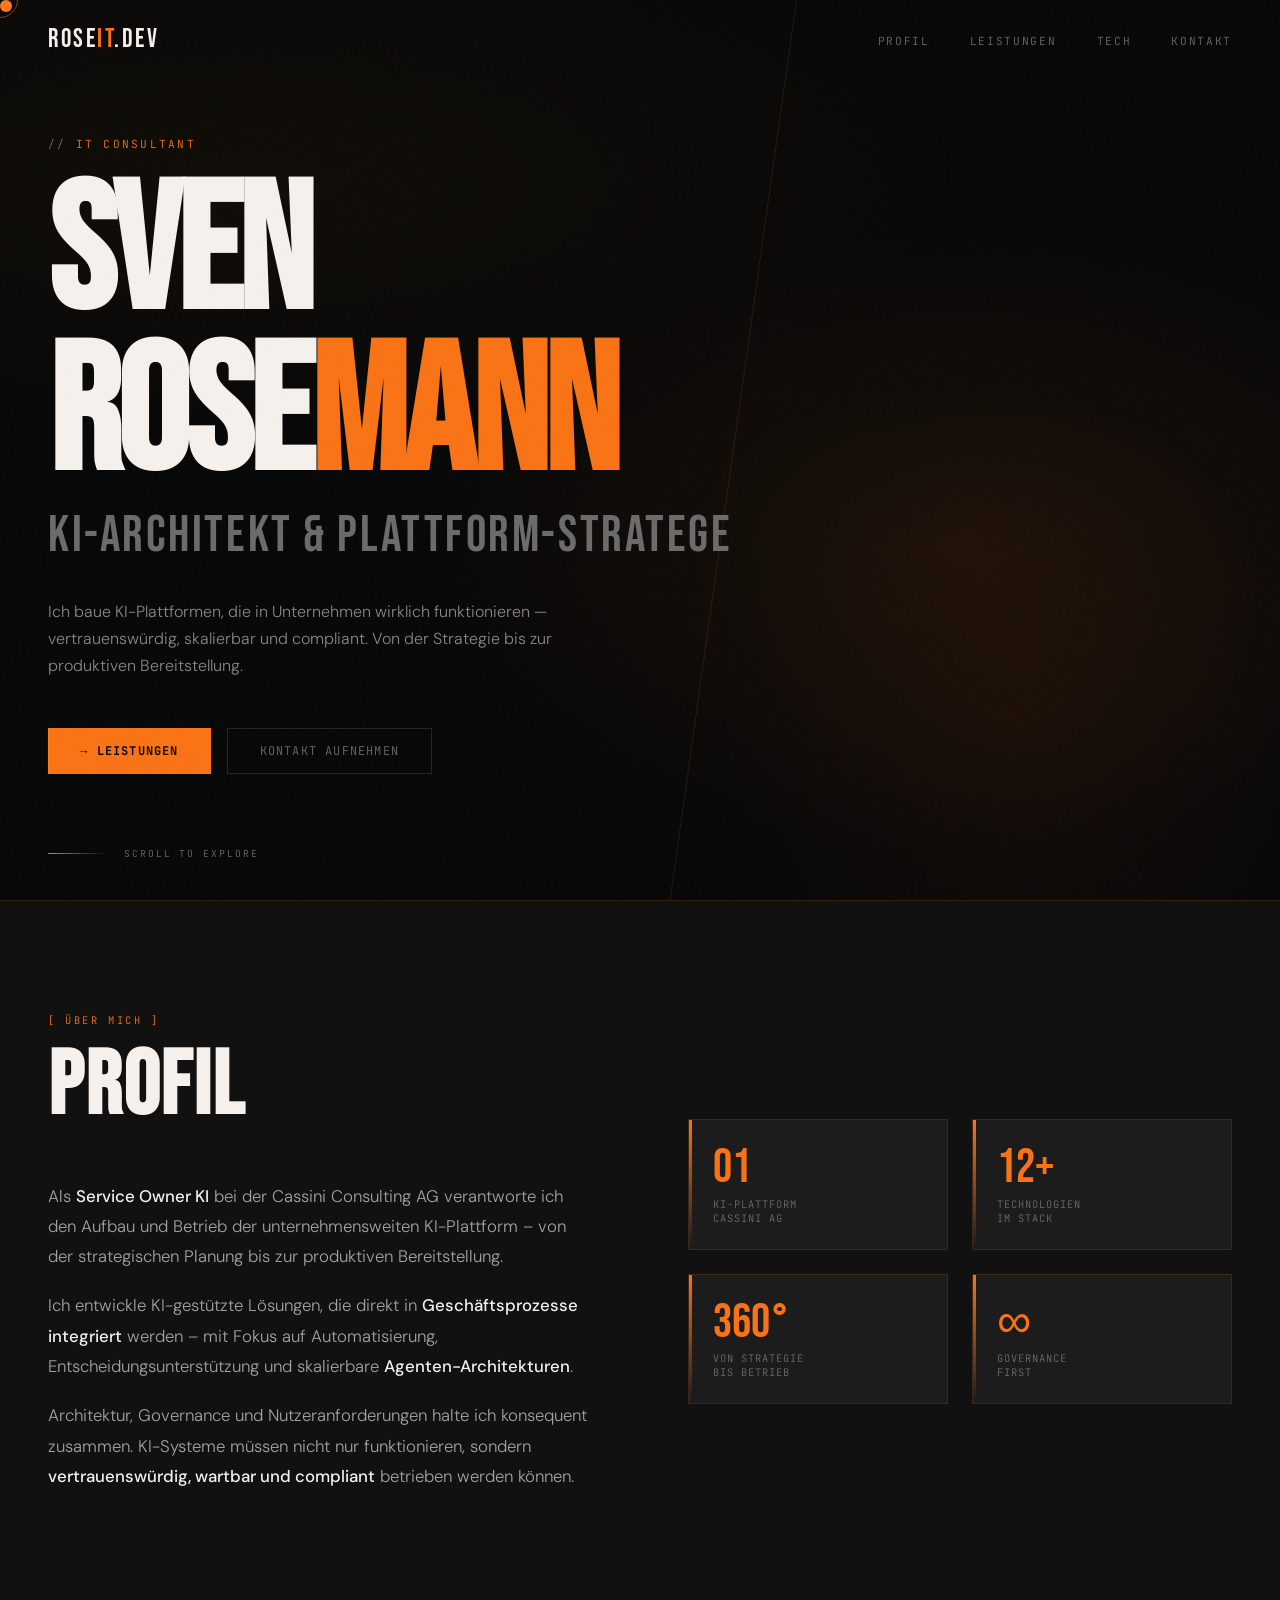
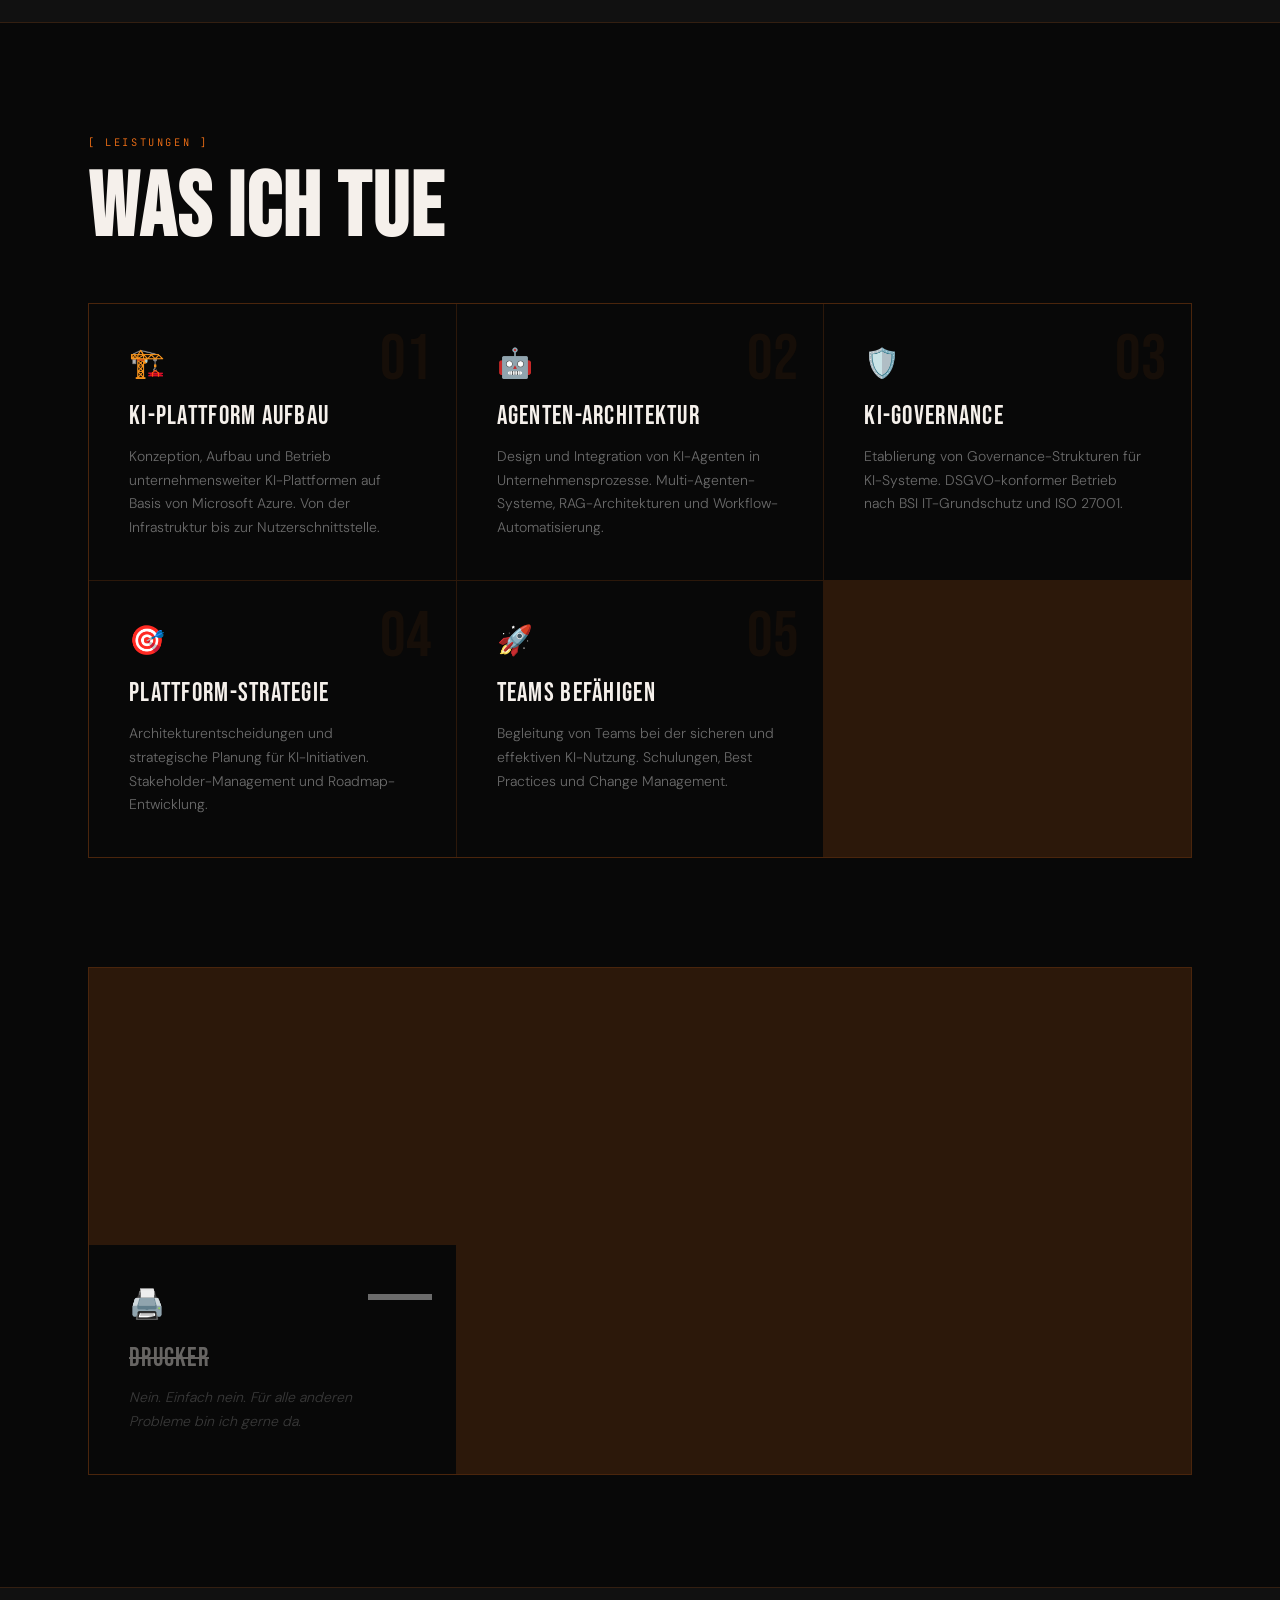
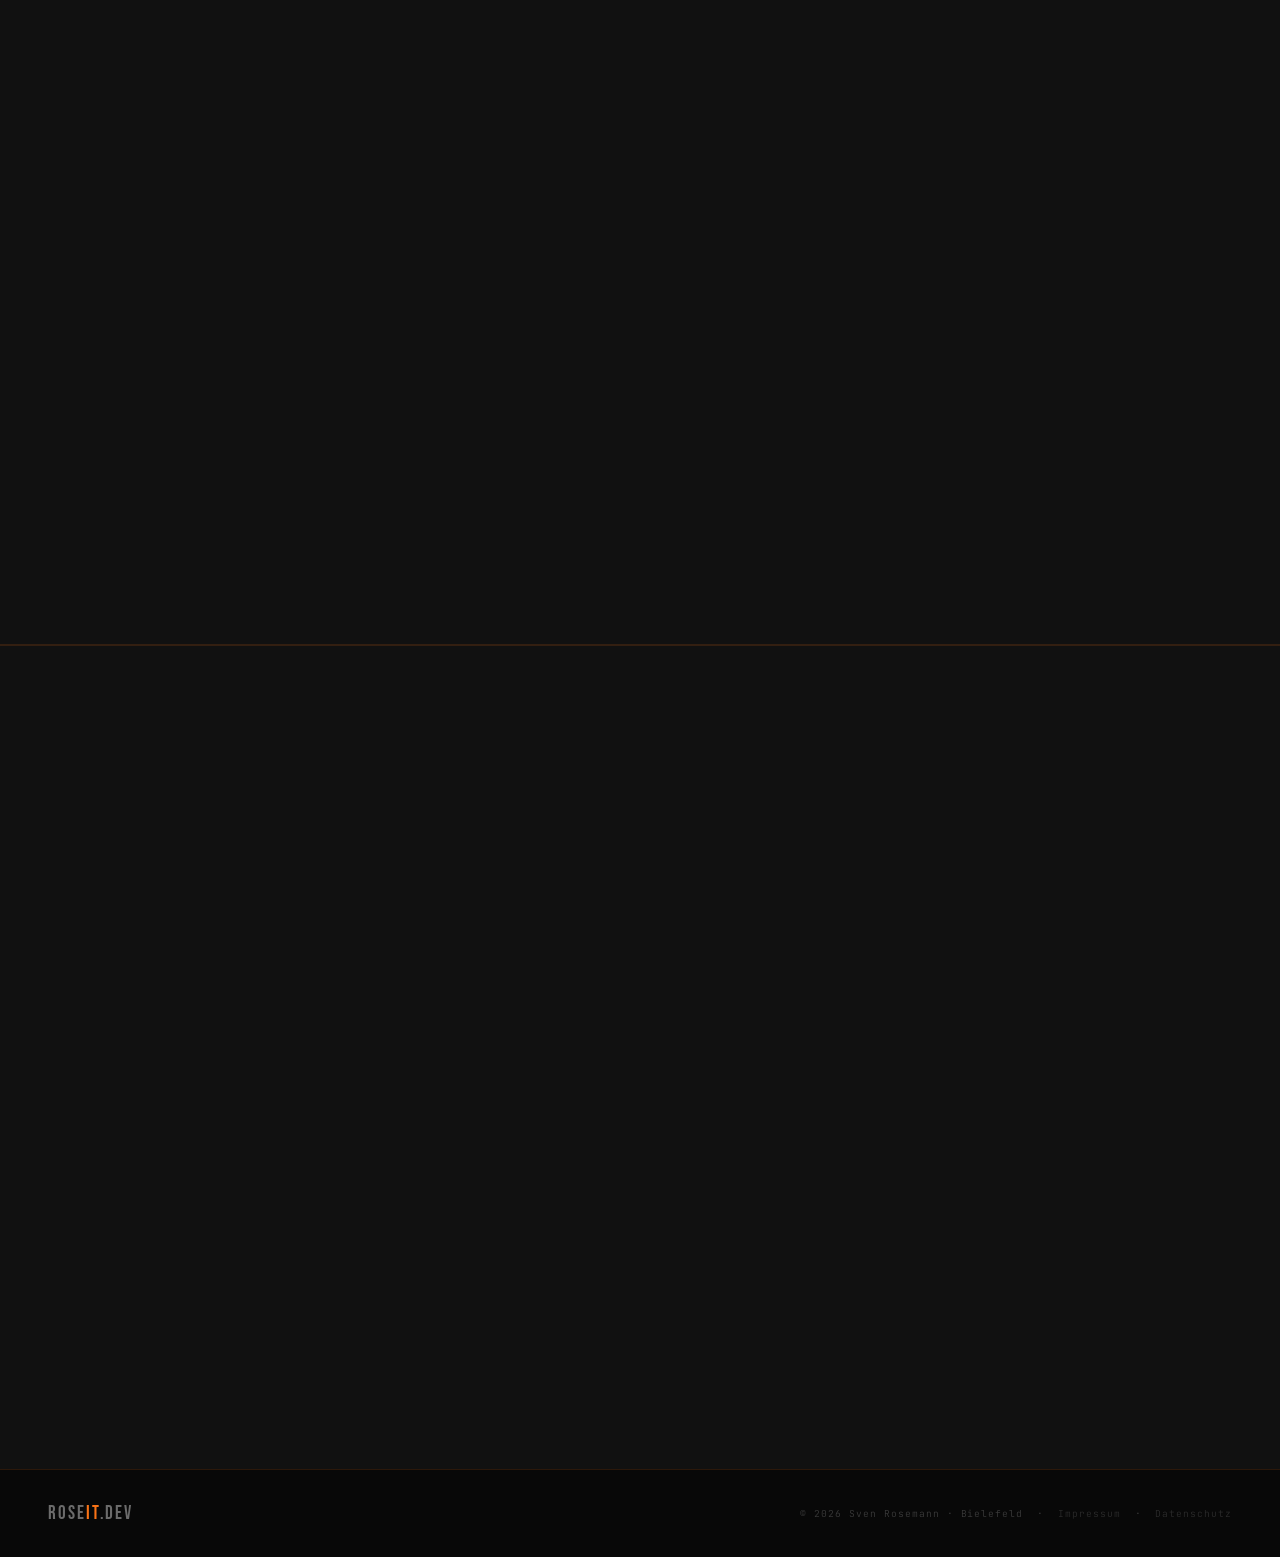
==== commit cdf4610d: "Add Club Technik, Sicherheitstechnik, IT/Netzwerk services + security headers - 3 new service cards " ====
--- a/index.html
+++ b/index.html
@@ -5,6 +5,7 @@
   <meta name="viewport" content="width=device-width, initial-scale=1.0" />
   <title>rose-it.dev — Sven Rosemann · KI-Architekt</title>
   <meta name="description" content="Service Owner KI & IT Consultant. KI-Plattformen, Agenten-Systeme, Governance. Cassini Consulting AG." />
+  <link rel="icon" type="image/svg+xml" href="/favicon.svg" />
   <link rel="stylesheet" href="/fonts/fonts.css" />
   <style>
     :root {
@@ -410,6 +411,27 @@
     .service-desc {
       font-size: 0.875rem;
       line-height: 1.7;
+      color: var(--grey);
+    }
+    .services-divider {
+      text-align: center;
+      margin: 3rem 0 2.5rem;
+      position: relative;
+    }
+    .services-divider::before {
+      content: '';
+      position: absolute;
+      top: 50%; left: 0; right: 0;
+      height: 1px;
+      background: var(--border);
+    }
+    .services-divider span {
+      position: relative;
+      background: var(--black);
+      padding: 0 1.5rem;
+      font-family: 'JetBrains Mono', monospace;
+      font-size: .7rem;
+      letter-spacing: .15em;
       color: var(--grey);
     }
     .service-card::after {
@@ -777,6 +799,37 @@
           <p class="service-desc">Begleitung von Teams bei der sicheren und effektiven KI-Nutzung. Schulungen, Best Practices und Change Management.</p>
         </div>
       </div>
+
+      <div class="services-divider reveal">
+        <span>// Weitere Leistungen</span>
+      </div>
+
+      <div class="services-grid">
+        <div class="service-card reveal">
+          <span class="service-icon">🎪</span>
+          <div class="service-num">06</div>
+          <div class="service-title">Club Technik</div>
+          <p class="service-desc">Sicherheits- und Kassentechnik für Clubs, Bars und Restaurants — von der Konzeption bis zur fertigen Umsetzung. Zutrittskontrolle, Kassensysteme, Netzwerkinfrastruktur.</p>
+        </div>
+        <div class="service-card reveal">
+          <span class="service-icon">📹</span>
+          <div class="service-num">07</div>
+          <div class="service-title">Sicherheitstechnik</div>
+          <p class="service-desc">Kameratechnik und Sicherheitssysteme für Privatpersonen und Unternehmen. Planung, Installation und Inbetriebnahme professioneller Überwachungslösungen.</p>
+        </div>
+        <div class="service-card reveal">
+          <span class="service-icon">🌐</span>
+          <div class="service-num">08</div>
+          <div class="service-title">IT & Netzwerk</div>
+          <p class="service-desc">Basis-IT und Netzwerkinfrastruktur für KMU und Privatanwender. Firewalls, WLAN-Planung, strukturierte Verkabelung und sicherer Remotezugriff.</p>
+        </div>
+        <div class="service-card service-card--no reveal" style="cursor:default">
+          <span class="service-icon">🖨️</span>
+          <div class="service-num" style="color:var(--grey)">——</div>
+          <div class="service-title" style="text-decoration:line-through;opacity:.4">Drucker</div>
+          <p class="service-desc" style="opacity:.5;font-style:italic">Nein. Einfach nein. Für alle anderen Probleme bin ich gerne da.</p>
+        </div>
+      </div>
     </div>
   </section>
 
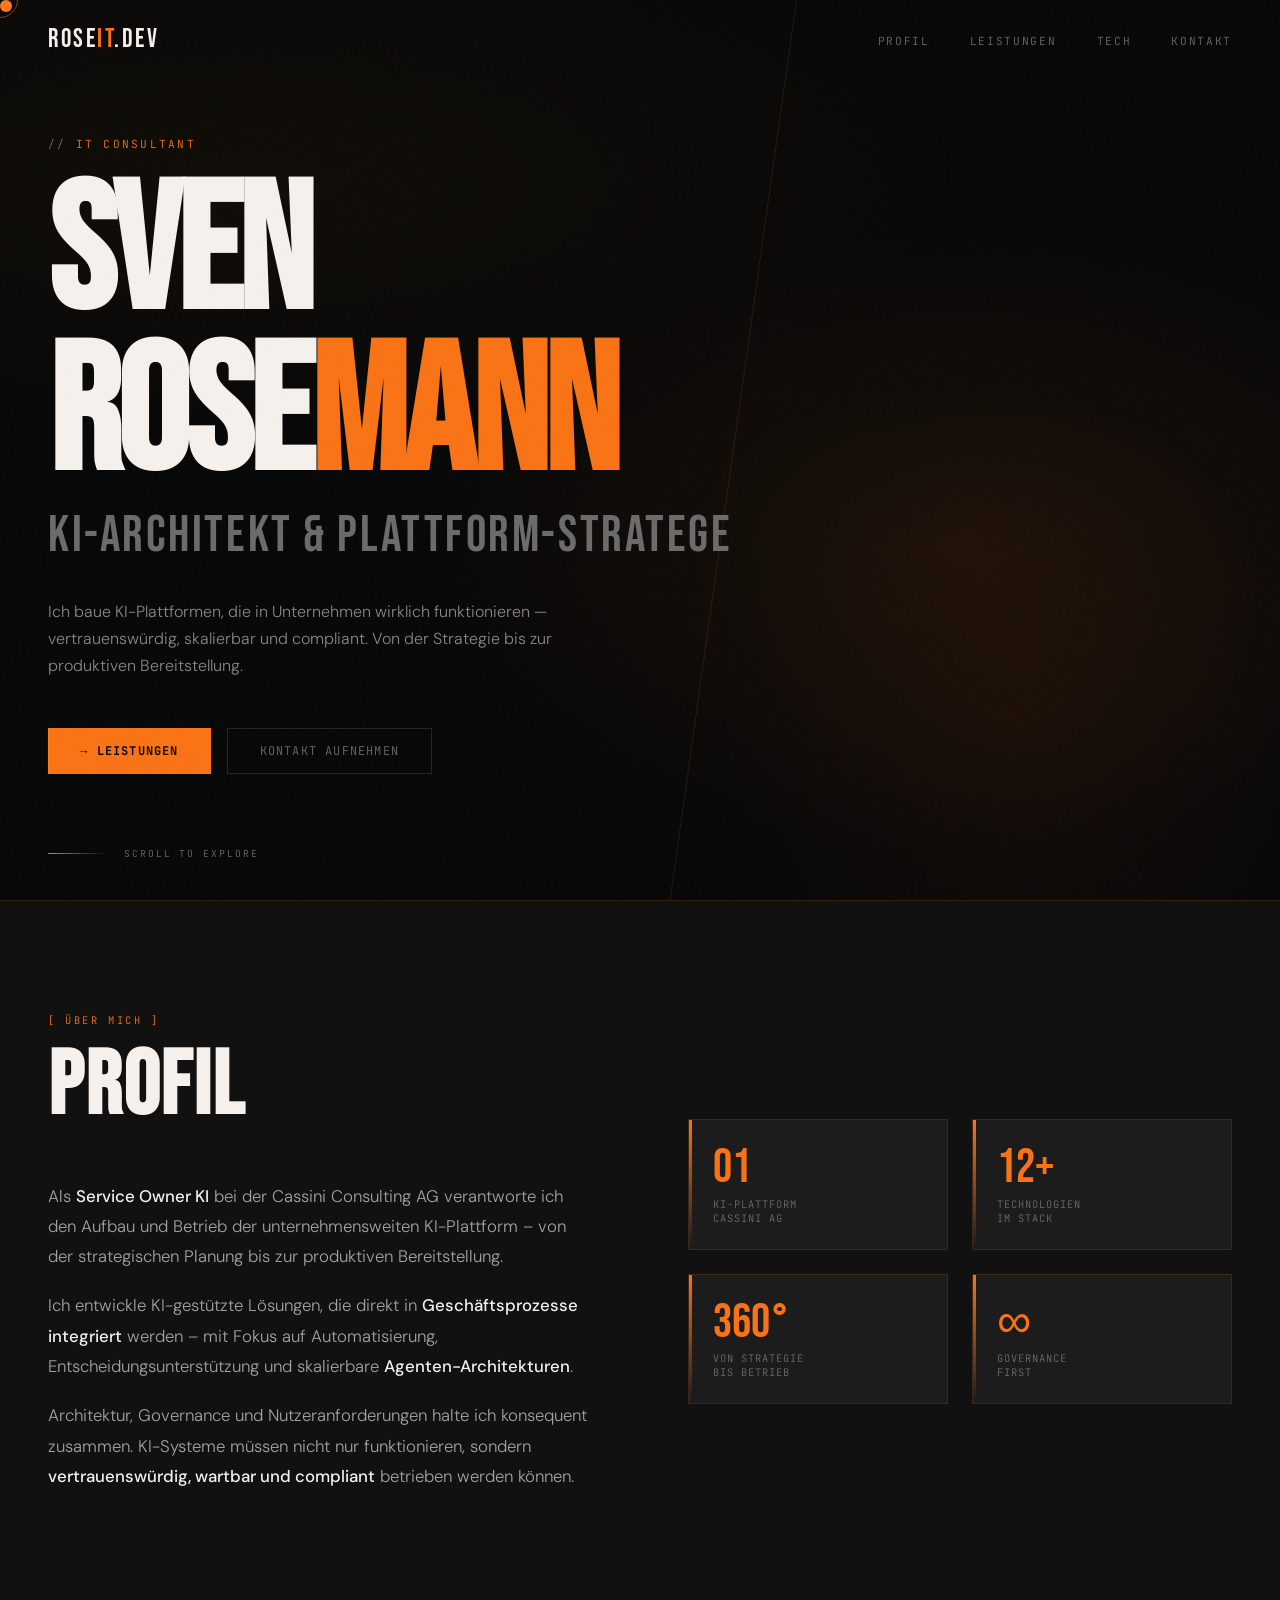
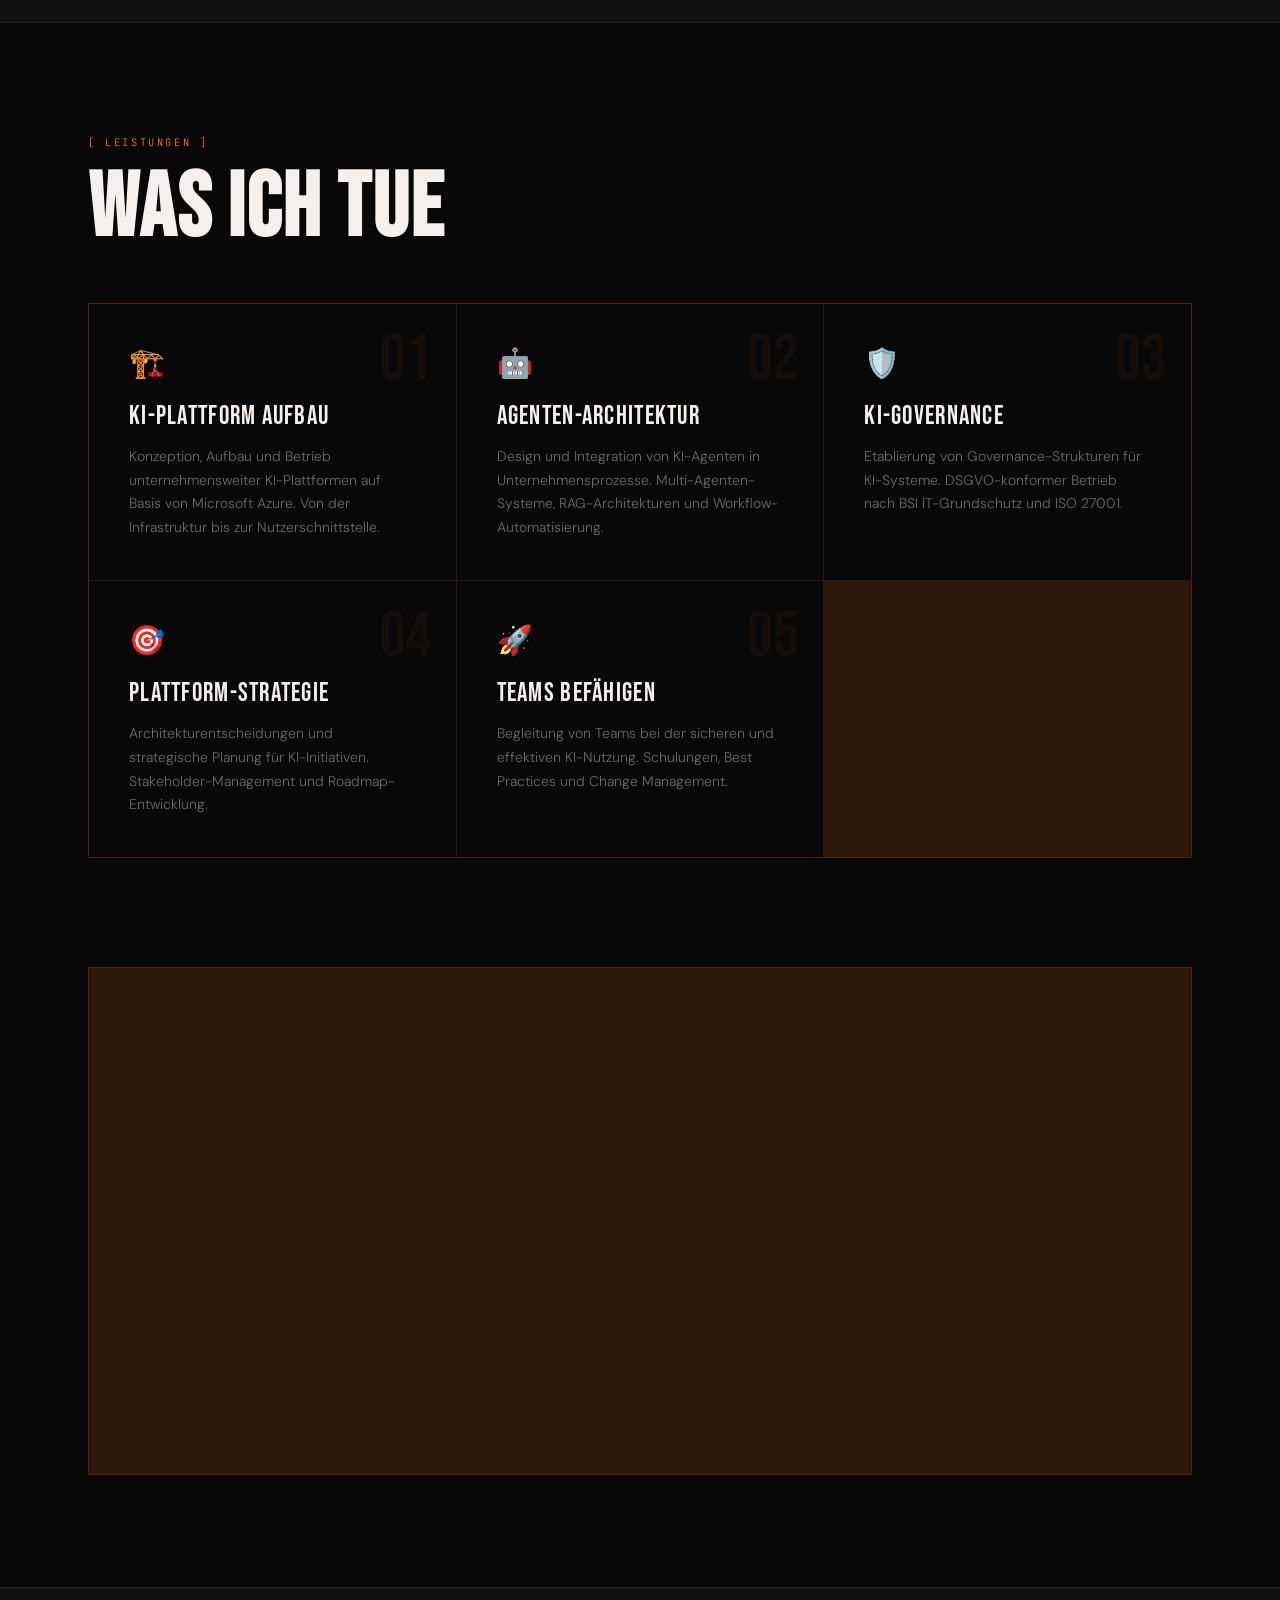
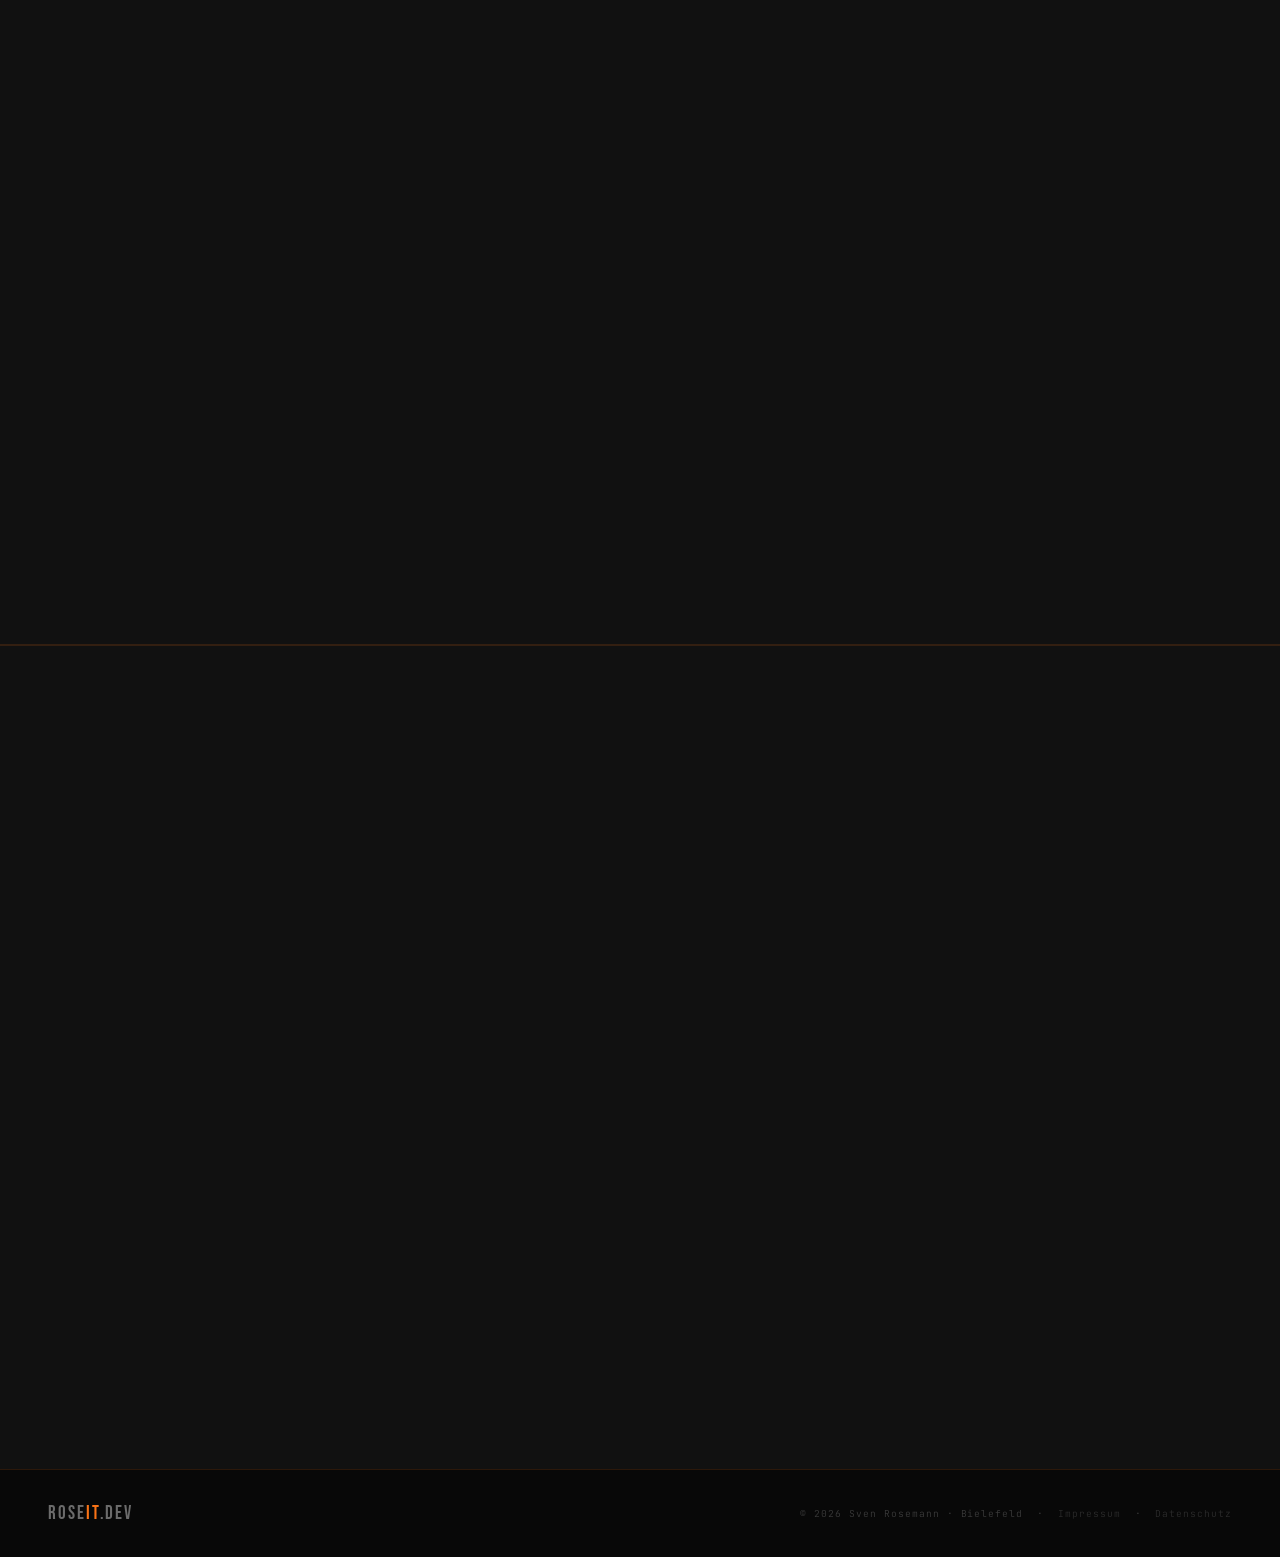
==== commit 5a63199b: "Fix contact form JSON submission + add secrets vault - Form now POSTs JSON to Web3Forms (gets JSON r" ====
--- a/index.html
+++ b/index.html
@@ -1022,10 +1022,13 @@
         const btn = document.getElementById('cf-btn');
         btn.disabled = true;
         btn.textContent = '// Senden…';
-        const data = new FormData(contactForm);
+        const fd = new FormData(contactForm);
+        const payload = Object.fromEntries(fd.entries());
         try {
           const res = await fetch('https://api.web3forms.com/submit', {
-            method: 'POST', body: data
+            method: 'POST',
+            headers: { 'Content-Type': 'application/json', 'Accept': 'application/json' },
+            body: JSON.stringify(payload)
           });
           const json = await res.json();
           if (json.success) {
@@ -1035,12 +1038,12 @@
           } else {
             btn.disabled = false;
             btn.textContent = '→ NACHRICHT SENDEN';
-            alert('Fehler beim Senden. Bitte versuche es erneut.');
+            alert('Fehler: ' + (json.message || 'Bitte erneut versuchen.'));
           }
-        } catch {
+        } catch(err) {
           btn.disabled = false;
           btn.textContent = '→ NACHRICHT SENDEN';
-          alert('Netzwerkfehler. Bitte versuche es erneut.');
+          alert('Netzwerkfehler. Bitte erneut versuchen.');
         }
       });
     }
